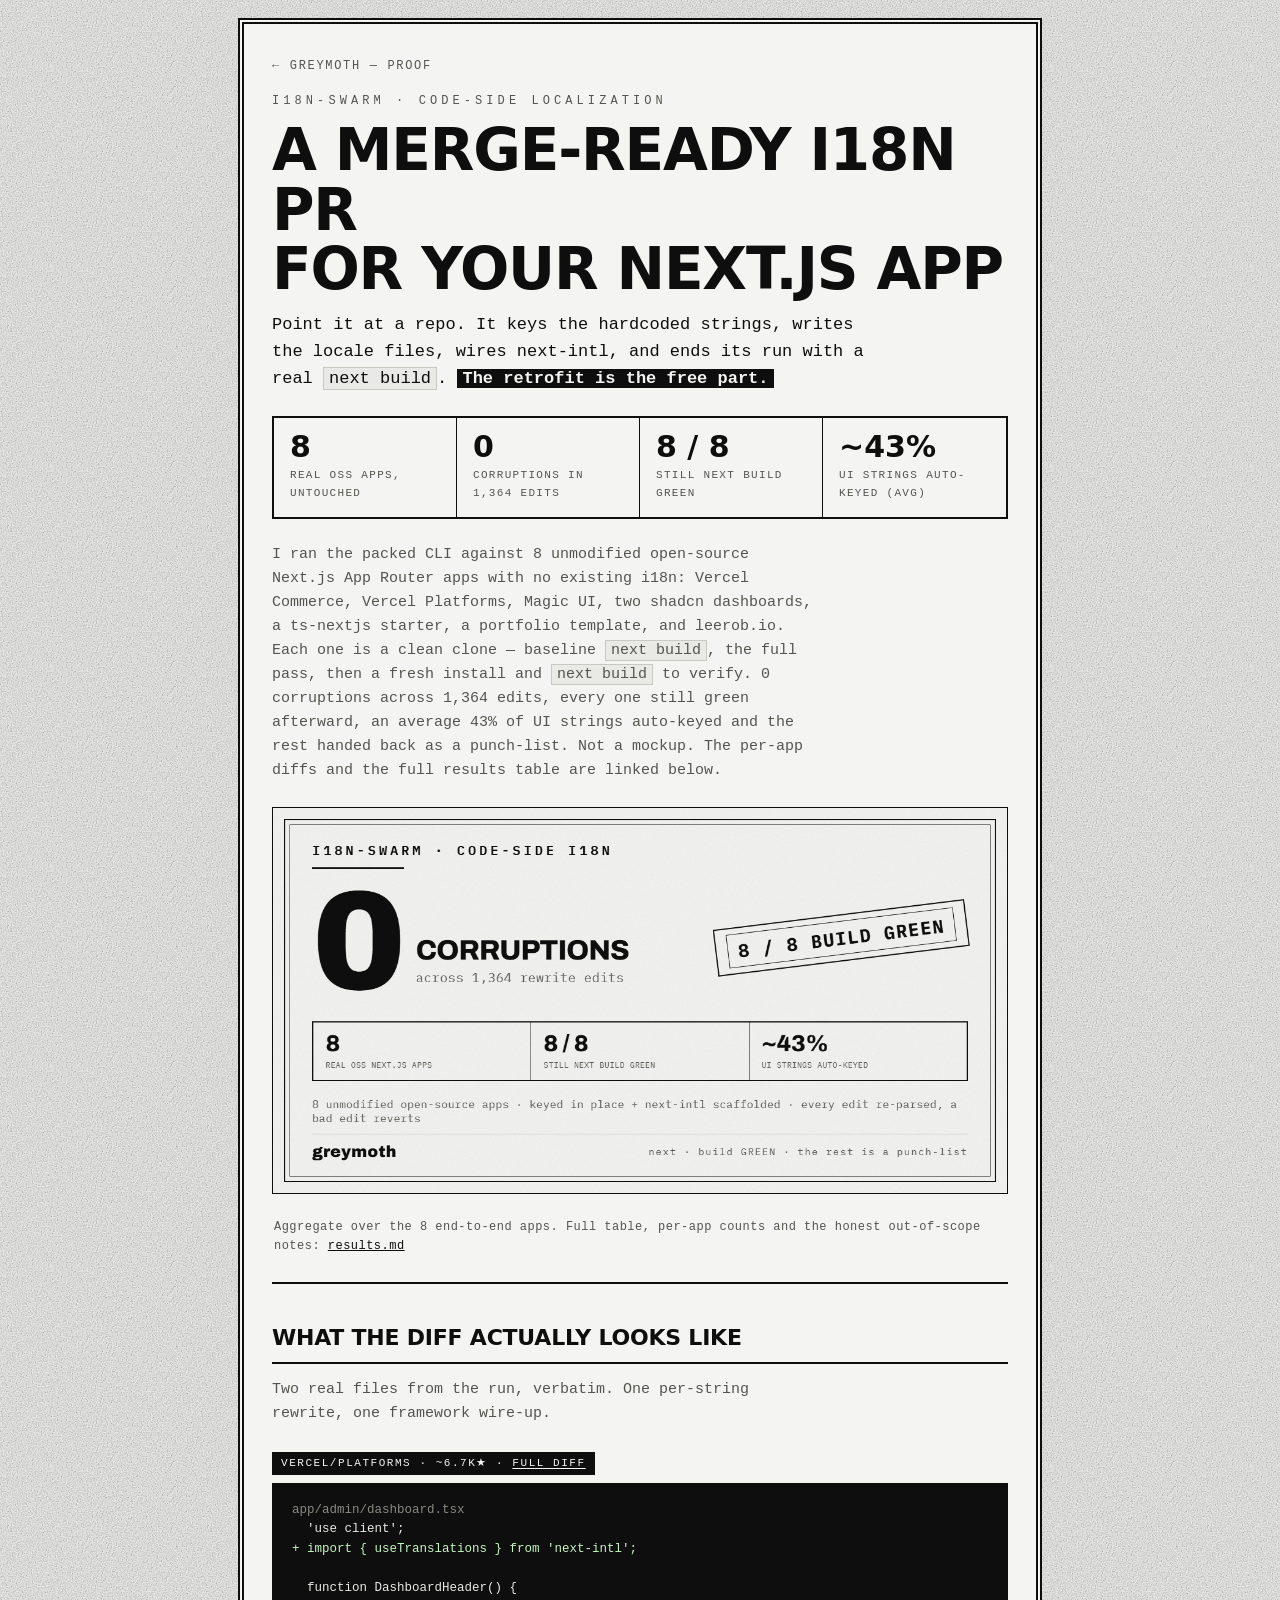
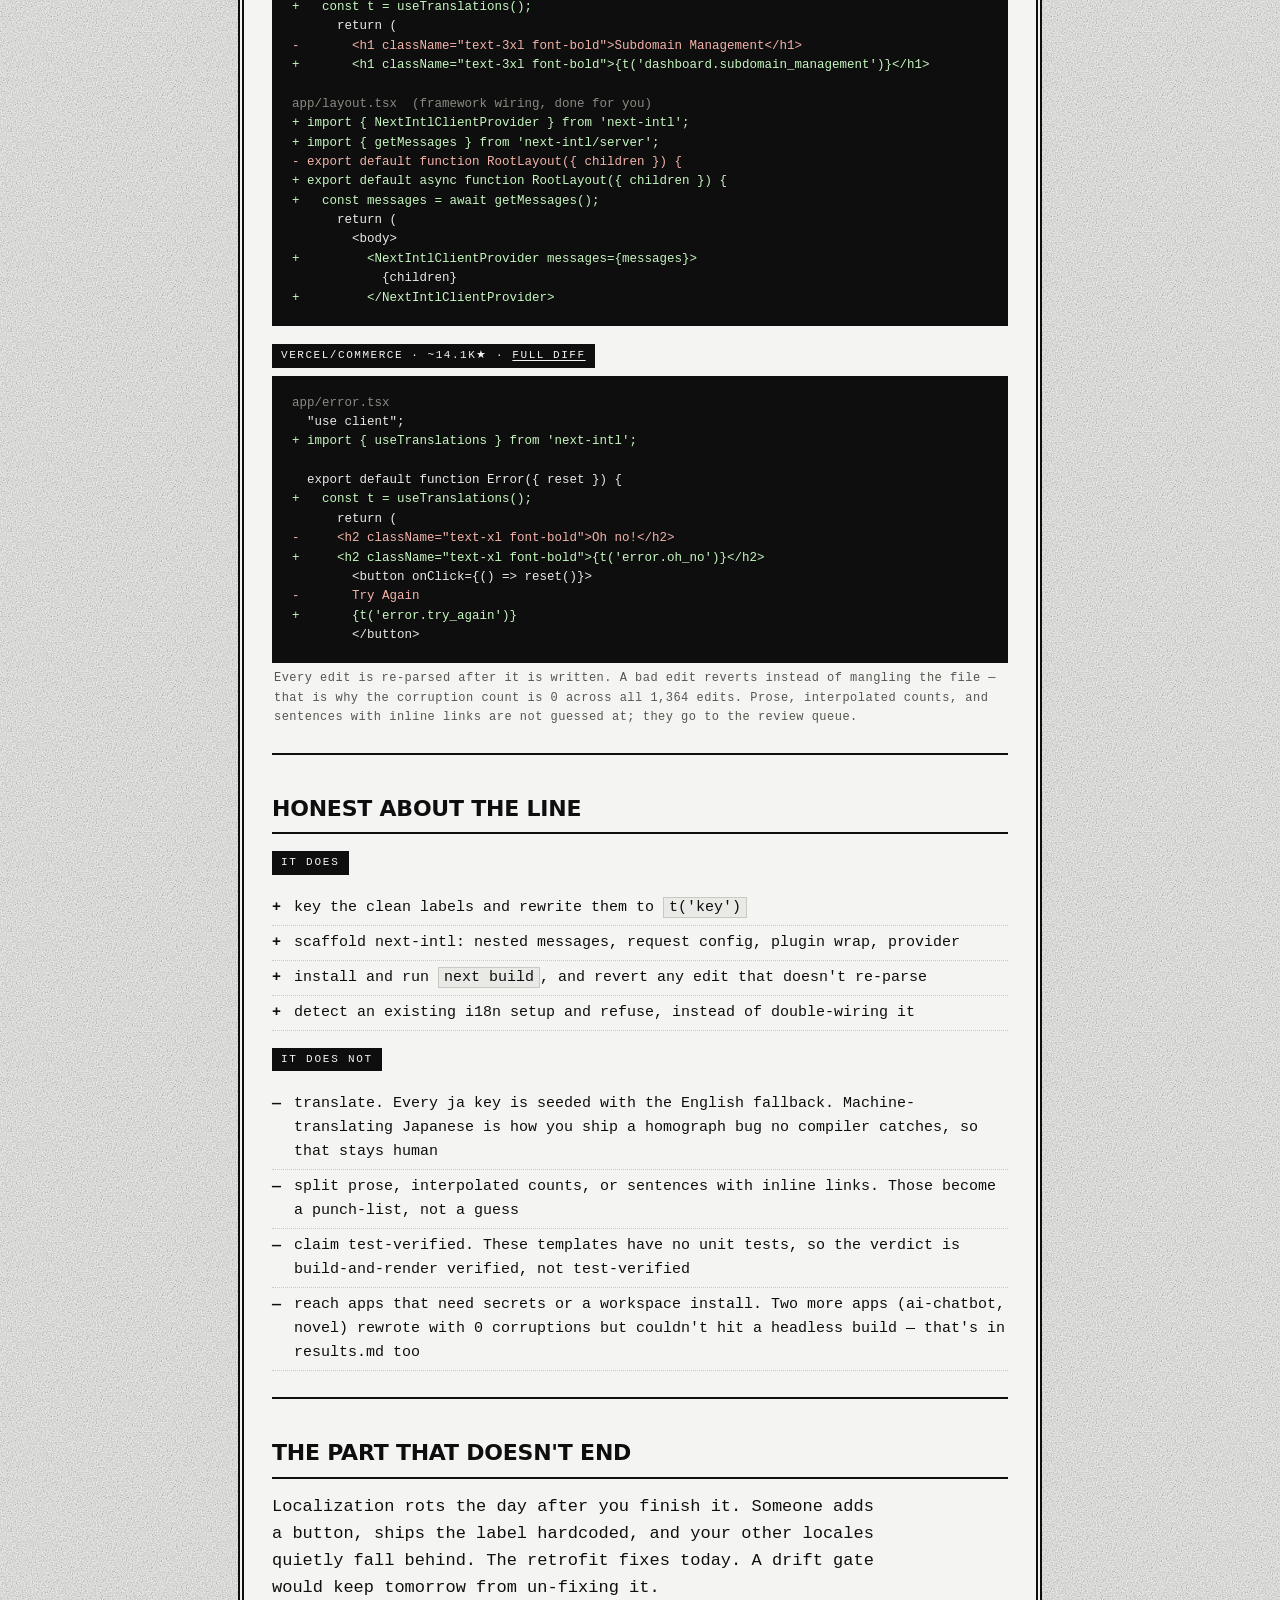
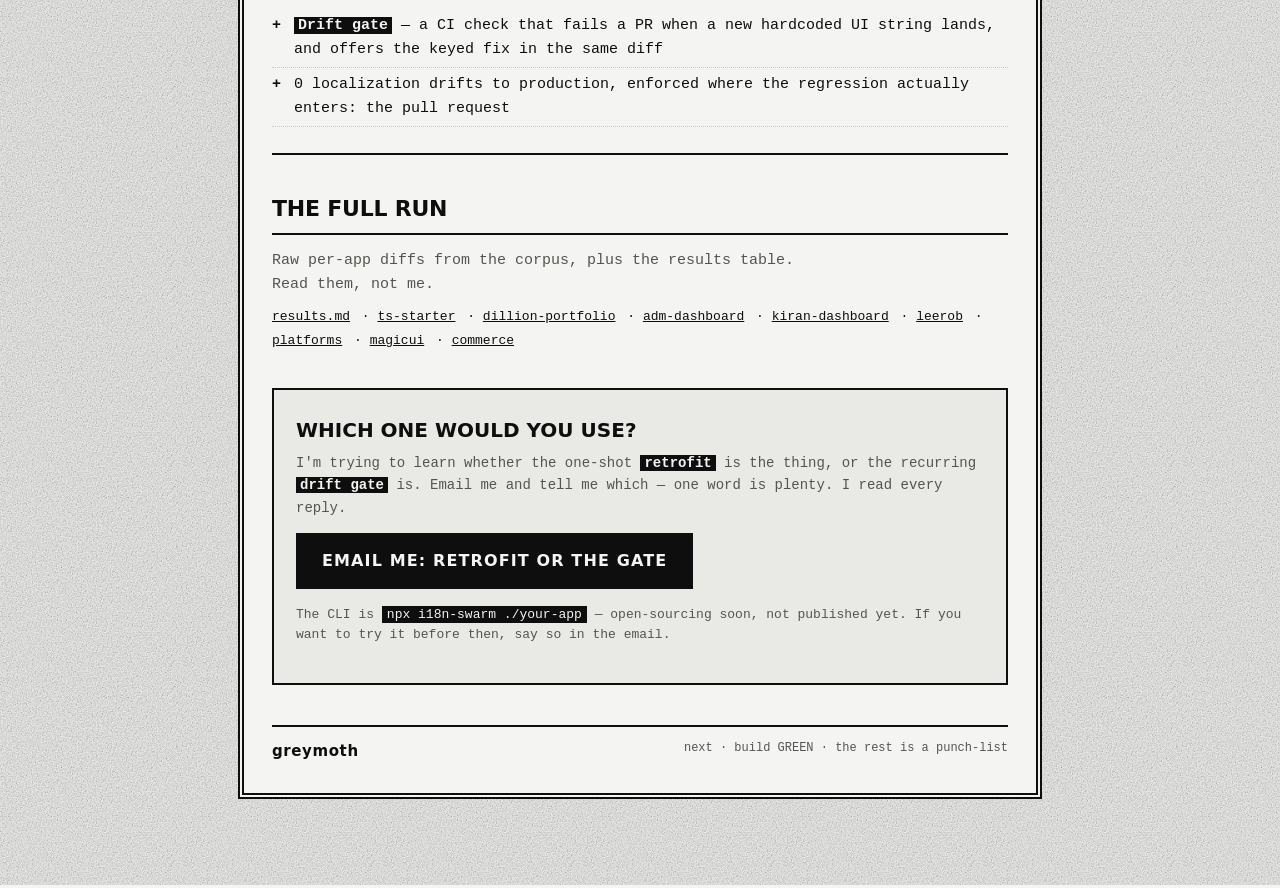
==== i18n-swarm/index.html @ 97c3475c "feat(i18n-swarm): add code-side i18n demand-probe page" ====
<!doctype html>
<html lang="en">
<head>
<meta charset="utf-8"/>
<meta name="viewport" content="width=device-width,initial-scale=1"/>
<title>i18n-swarm — a code-side i18n retrofit that ends with a real next build</title>
<meta name="description" content="A code-side localization agent for Next.js. It keys your hardcoded strings, wires next-intl, and ends its run with a green next build. Run over 8 real open-source apps: 0 corruptions in 1,364 edits, all still building."/>
<link rel="canonical" href="https://greymoth-jp.github.io/i18n-swarm/"/>
<meta property="og:type" content="website"/>
<meta property="og:url" content="https://greymoth-jp.github.io/i18n-swarm/"/>
<meta property="og:title" content="i18n-swarm — code-side i18n that ends with a real next build"/>
<meta property="og:description" content="8 real Next.js apps localized from the code side. 0 corruptions across 1,364 edits, all still next build green. The retrofit is the hook; the drift gate is the question."/>
<meta property="og:image" content="https://greymoth-jp.github.io/i18n-swarm/assets/card.png"/>
<meta property="og:image:width" content="1200"/>
<meta property="og:image:height" content="630"/>
<meta name="twitter:card" content="summary_large_image"/>
<meta name="twitter:title" content="i18n-swarm — code-side i18n that ends with a real next build"/>
<meta name="twitter:description" content="8 real Next.js apps localized from the code side. 0 corruptions across 1,364 edits, all still next build green."/>
<meta name="twitter:image" content="https://greymoth-jp.github.io/i18n-swarm/assets/card.png"/>
<style>
  :root{
    --paper:#f4f4f2; --paper2:#e9e9e6; --ink:#0e0e0e; --soft:#55554f; --rule:#c9c9c2;
    --mono:'IBM Plex Mono','DM Mono',ui-monospace,SFMono-Regular,Menlo,Consolas,monospace;
    --disp:'Archivo','Arial Narrow',ui-sans-serif,system-ui,sans-serif;
  }
  *{box-sizing:border-box}
  html{scroll-behavior:smooth}
  body{
    margin:0; background:var(--paper); color:var(--ink);
    font-family:var(--mono); font-size:15px; line-height:1.6;
    background-image:url("data:image/svg+xml,%3Csvg xmlns='http://www.w3.org/2000/svg' width='200' height='200'%3E%3Cfilter id='n'%3E%3CfeTurbulence type='fractalNoise' baseFrequency='0.8' numOctaves='2' stitchTiles='stitch'/%3E%3CfeColorMatrix type='saturate' values='0'/%3E%3C/filter%3E%3Crect width='100%25' height='100%25' filter='url(%23n)'/%3E%3C/svg%3E");
    background-size:200px;
  }
  .wrap{max-width:840px;margin:0 auto;padding:22px 22px 90px}
  .frame{border:2.5px solid var(--ink);box-shadow:0 0 0 2px var(--paper),0 0 0 4px var(--ink);background:var(--paper);padding:30px 28px}
  a{color:var(--ink)}
  .back{display:inline-block;font-size:12px;letter-spacing:.14em;text-transform:uppercase;color:var(--soft);text-decoration:none;margin-bottom:16px}
  .back:hover{color:var(--ink)}
  .kicker{font-size:12px;letter-spacing:.34em;text-transform:uppercase;color:var(--soft)}
  h1{font-family:var(--disp);font-weight:800;font-size:clamp(34px,6vw,58px);line-height:1.02;letter-spacing:-.02em;margin:10px 0 12px;text-transform:uppercase}
  .lede{font-size:17px;max-width:60ch;margin:0 0 8px}
  .lede b{background:var(--ink);color:var(--paper);padding:0 5px}
  hr.rule{border:0;border-top:2px solid var(--ink);margin:26px 0}
  .stats{display:flex;flex-wrap:wrap;gap:0;border:2px solid var(--ink);margin:24px 0}
  .stat{flex:1 1 130px;padding:14px 16px;border-right:1px solid var(--ink)}
  .stat:last-child{border-right:0}
  .stat .n{font-family:var(--disp);font-weight:800;font-size:30px;line-height:1}
  .stat .l{font-size:11px;letter-spacing:.12em;text-transform:uppercase;color:var(--soft);margin-top:5px}
  .clip{margin:24px 0;border:1px solid var(--ink);background:#fff}
  .clip img{display:block;width:100%;height:auto}
  .cap{font-size:12px;color:var(--soft);margin:6px 2px 0;letter-spacing:.04em}
  .slab{background:var(--ink);color:#e9e9e6;padding:16px 18px;overflow:auto;font-size:12.5px;line-height:1.55;border:2px solid var(--ink);white-space:pre;tab-size:2;font-family:var(--mono)}
  .slab .add{color:#c6f6c0}
  .slab .del{color:#f3b3aa}
  .slab .dim{color:#8a8a82}
  .difftag{display:inline-block;background:var(--ink);color:var(--paper);font-size:11px;letter-spacing:.14em;text-transform:uppercase;padding:3px 9px;margin:18px 0 8px}
  .difftag a{color:var(--paper);text-decoration:underline;text-underline-offset:2px}
  h2{font-family:var(--disp);font-weight:800;text-transform:uppercase;font-size:22px;letter-spacing:-.01em;border-bottom:2px solid var(--ink);padding-bottom:6px;margin:36px 0 14px}
  .lane{margin:16px 0}
  .lane .tag{display:inline-block;background:var(--ink);color:var(--paper);font-size:11px;letter-spacing:.16em;text-transform:uppercase;padding:3px 9px;margin-bottom:8px}
  ul.tick{list-style:none;margin:8px 0;padding:0}
  ul.tick li{padding:5px 0 5px 22px;border-bottom:1px dotted var(--rule);position:relative}
  ul.tick li::before{content:"+";position:absolute;left:0;font-weight:800}
  ul.cut li::before{content:"\2014";left:0}
  code{background:var(--paper2);border:1px solid var(--rule);padding:1px 5px}
  .runs{font-size:13px;line-height:1.9}
  .runs a{margin-right:4px}
  .cta{border:2.5px solid var(--ink);padding:24px 22px;margin:34px 0 10px;background:var(--paper2)}
  .cta h3{font-family:var(--disp);font-weight:800;text-transform:uppercase;font-size:20px;margin:0 0 6px}
  .mailbtn{display:inline-block;margin-top:14px;padding:13px 24px;border:2.5px solid var(--ink);background:var(--ink);color:var(--paper);font-family:var(--disp);font-weight:800;text-transform:uppercase;letter-spacing:.07em;font-size:16px;text-decoration:none}
  .mailbtn:hover{background:var(--paper);color:var(--ink)}
  .alt{font-size:13px;color:var(--soft);margin-top:16px}
  .alt code{background:var(--ink);color:var(--paper);border:0}
  footer{margin-top:40px;display:flex;justify-content:space-between;flex-wrap:wrap;gap:8px;font-size:12px;color:var(--soft);border-top:2px solid var(--ink);padding-top:12px}
  footer .gm{font-family:var(--disp);font-weight:800;color:var(--ink);font-size:15px;letter-spacing:.04em}
</style>
</head>
<body>
<div class="wrap"><div class="frame">

  <a class="back" href="/">&larr; greymoth — proof</a>
  <div class="kicker">i18n-swarm · code-side localization</div>
  <h1>A merge-ready i18n PR<br/>for your Next.js app</h1>
  <p class="lede">Point it at a repo. It keys the hardcoded strings, writes the locale files, wires next-intl, and ends its run with a real <code>next build</code>. <b>The retrofit is the free part.</b></p>

  <div class="stats">
    <div class="stat"><div class="n">8</div><div class="l">real OSS apps, untouched</div></div>
    <div class="stat"><div class="n">0</div><div class="l">corruptions in 1,364 edits</div></div>
    <div class="stat"><div class="n">8 / 8</div><div class="l">still next build green</div></div>
    <div class="stat"><div class="n">~43%</div><div class="l">UI strings auto-keyed (avg)</div></div>
  </div>

  <p class="lede" style="font-size:15px;color:var(--soft)">I ran the packed CLI against 8 unmodified open-source Next.js App Router apps with no existing i18n: Vercel Commerce, Vercel Platforms, Magic UI, two shadcn dashboards, a ts-nextjs starter, a portfolio template, and leerob.io. Each one is a clean clone &mdash; baseline <code>next build</code>, the full pass, then a fresh install and <code>next build</code> to verify. 0 corruptions across 1,364 edits, every one still green afterward, an average 43% of UI strings auto-keyed and the rest handed back as a punch-list. Not a mockup. The per-app diffs and the full results table are linked below.</p>

  <div class="clip">
    <img src="./assets/card.png" alt="i18n-swarm verdict card: 0 corruptions across 1,364 rewrite edits, 8 real OSS Next.js apps, 8 of 8 still next build green, about 43 percent of UI strings auto-keyed"/>
  </div>
  <div class="cap">Aggregate over the 8 end-to-end apps. Full table, per-app counts and the honest out-of-scope notes: <a href="./assets/results.md">results.md</a></div>

  <hr class="rule"/>

  <h2>What the diff actually looks like</h2>
  <p class="lede" style="font-size:15px;color:var(--soft)">Two real files from the run, verbatim. One per-string rewrite, one framework wire-up.</p>

  <div class="difftag">vercel/platforms · ~6.7k&#9733; · <a href="./assets/diffs/platforms.diff">full diff</a></div>
  <div class="slab"><span class="dim">app/admin/dashboard.tsx</span>
  'use client';
<span class="add">+ import { useTranslations } from 'next-intl';</span>

  function DashboardHeader() {
<span class="add">+   const t = useTranslations();</span>
      return (
<span class="del">-       &lt;h1 className="text-3xl font-bold"&gt;Subdomain Management&lt;/h1&gt;</span>
<span class="add">+       &lt;h1 className="text-3xl font-bold"&gt;{t('dashboard.subdomain_management')}&lt;/h1&gt;</span>

<span class="dim">app/layout.tsx  (framework wiring, done for you)</span>
<span class="add">+ import { NextIntlClientProvider } from 'next-intl';</span>
<span class="add">+ import { getMessages } from 'next-intl/server';</span>
<span class="del">- export default function RootLayout({ children }) {</span>
<span class="add">+ export default async function RootLayout({ children }) {</span>
<span class="add">+   const messages = await getMessages();</span>
      return (
        &lt;body&gt;
<span class="add">+         &lt;NextIntlClientProvider messages={messages}&gt;</span>
            {children}
<span class="add">+         &lt;/NextIntlClientProvider&gt;</span></div>

  <div class="difftag">vercel/commerce · ~14.1k&#9733; · <a href="./assets/diffs/commerce.diff">full diff</a></div>
  <div class="slab"><span class="dim">app/error.tsx</span>
  "use client";
<span class="add">+ import { useTranslations } from 'next-intl';</span>

  export default function Error({ reset }) {
<span class="add">+   const t = useTranslations();</span>
      return (
<span class="del">-     &lt;h2 className="text-xl font-bold"&gt;Oh no!&lt;/h2&gt;</span>
<span class="add">+     &lt;h2 className="text-xl font-bold"&gt;{t('error.oh_no')}&lt;/h2&gt;</span>
        &lt;button onClick={() =&gt; reset()}&gt;
<span class="del">-       Try Again</span>
<span class="add">+       {t('error.try_again')}</span>
        &lt;/button&gt;</div>
  <div class="cap">Every edit is re-parsed after it is written. A bad edit reverts instead of mangling the file &mdash; that is why the corruption count is 0 across all 1,364 edits. Prose, interpolated counts, and sentences with inline links are not guessed at; they go to the review queue.</div>

  <hr class="rule"/>

  <h2>Honest about the line</h2>
  <div class="lane">
    <span class="tag">it does</span>
    <ul class="tick">
      <li>key the clean labels and rewrite them to <code>t('key')</code></li>
      <li>scaffold next-intl: nested messages, request config, plugin wrap, provider</li>
      <li>install and run <code>next build</code>, and revert any edit that doesn't re-parse</li>
      <li>detect an existing i18n setup and refuse, instead of double-wiring it</li>
    </ul>
  </div>
  <div class="lane">
    <span class="tag">it does not</span>
    <ul class="tick cut">
      <li>translate. Every ja key is seeded with the English fallback. Machine-translating Japanese is how you ship a homograph bug no compiler catches, so that stays human</li>
      <li>split prose, interpolated counts, or sentences with inline links. Those become a punch-list, not a guess</li>
      <li>claim test-verified. These templates have no unit tests, so the verdict is build-and-render verified, not test-verified</li>
      <li>reach apps that need secrets or a workspace install. Two more apps (ai-chatbot, novel) rewrote with 0 corruptions but couldn't hit a headless build &mdash; that's in results.md too</li>
    </ul>
  </div>

  <hr class="rule"/>

  <h2>The part that doesn't end</h2>
  <p class="lede">Localization rots the day after you finish it. Someone adds a button, ships the label hardcoded, and your other locales quietly fall behind. The retrofit fixes today. A drift gate would keep tomorrow from un-fixing it.</p>
  <ul class="tick">
    <li><b style="background:var(--ink);color:var(--paper);padding:0 4px">Drift gate</b> &mdash; a CI check that fails a PR when a new hardcoded UI string lands, and offers the keyed fix in the same diff</li>
    <li>0 localization drifts to production, enforced where the regression actually enters: the pull request</li>
  </ul>

  <hr class="rule"/>

  <h2>The full run</h2>
  <p class="lede" style="font-size:15px;color:var(--soft)">Raw per-app diffs from the corpus, plus the results table. Read them, not me.</p>
  <div class="runs">
    <a href="./assets/results.md">results.md</a> &middot;
    <a href="./assets/diffs/ts-starter.diff">ts-starter</a> &middot;
    <a href="./assets/diffs/dillion-portfolio.diff">dillion-portfolio</a> &middot;
    <a href="./assets/diffs/adm-dashboard.diff">adm-dashboard</a> &middot;
    <a href="./assets/diffs/kiran-dashboard.diff">kiran-dashboard</a> &middot;
    <a href="./assets/diffs/leerob.diff">leerob</a> &middot;
    <a href="./assets/diffs/platforms.diff">platforms</a> &middot;
    <a href="./assets/diffs/magicui.diff">magicui</a> &middot;
    <a href="./assets/diffs/commerce.diff">commerce</a>
  </div>

  <div class="cta">
    <h3>Which one would you use?</h3>
    <p style="margin:0;color:var(--soft);font-size:14px">I'm trying to learn whether the one-shot <b style="background:var(--ink);color:var(--paper);padding:0 4px">retrofit</b> is the thing, or the recurring <b style="background:var(--ink);color:var(--paper);padding:0 4px">drift gate</b> is. Email me and tell me which &mdash; one word is plenty. I read every reply.</p>
    <a class="mailbtn" href="mailto:greymoth@glovrex.com?subject=i18n-swarm&amp;body=I%27d%20use%20the%20(retrofit%20%2F%20drift-gate)%20because%3A%0A%0AMy%20stack%3A%20">Email me: retrofit or the gate</a>
    <p class="alt">The CLI is <code>npx i18n-swarm ./your-app</code> &mdash; <span style="color:var(--soft)">open-sourcing soon, not published yet. If you want to try it before then, say so in the email.</span></p>
  </div>

  <footer>
    <span class="gm">greymoth</span>
    <span>next · build GREEN · the rest is a punch-list</span>
  </footer>

</div></div>
</body>
</html>
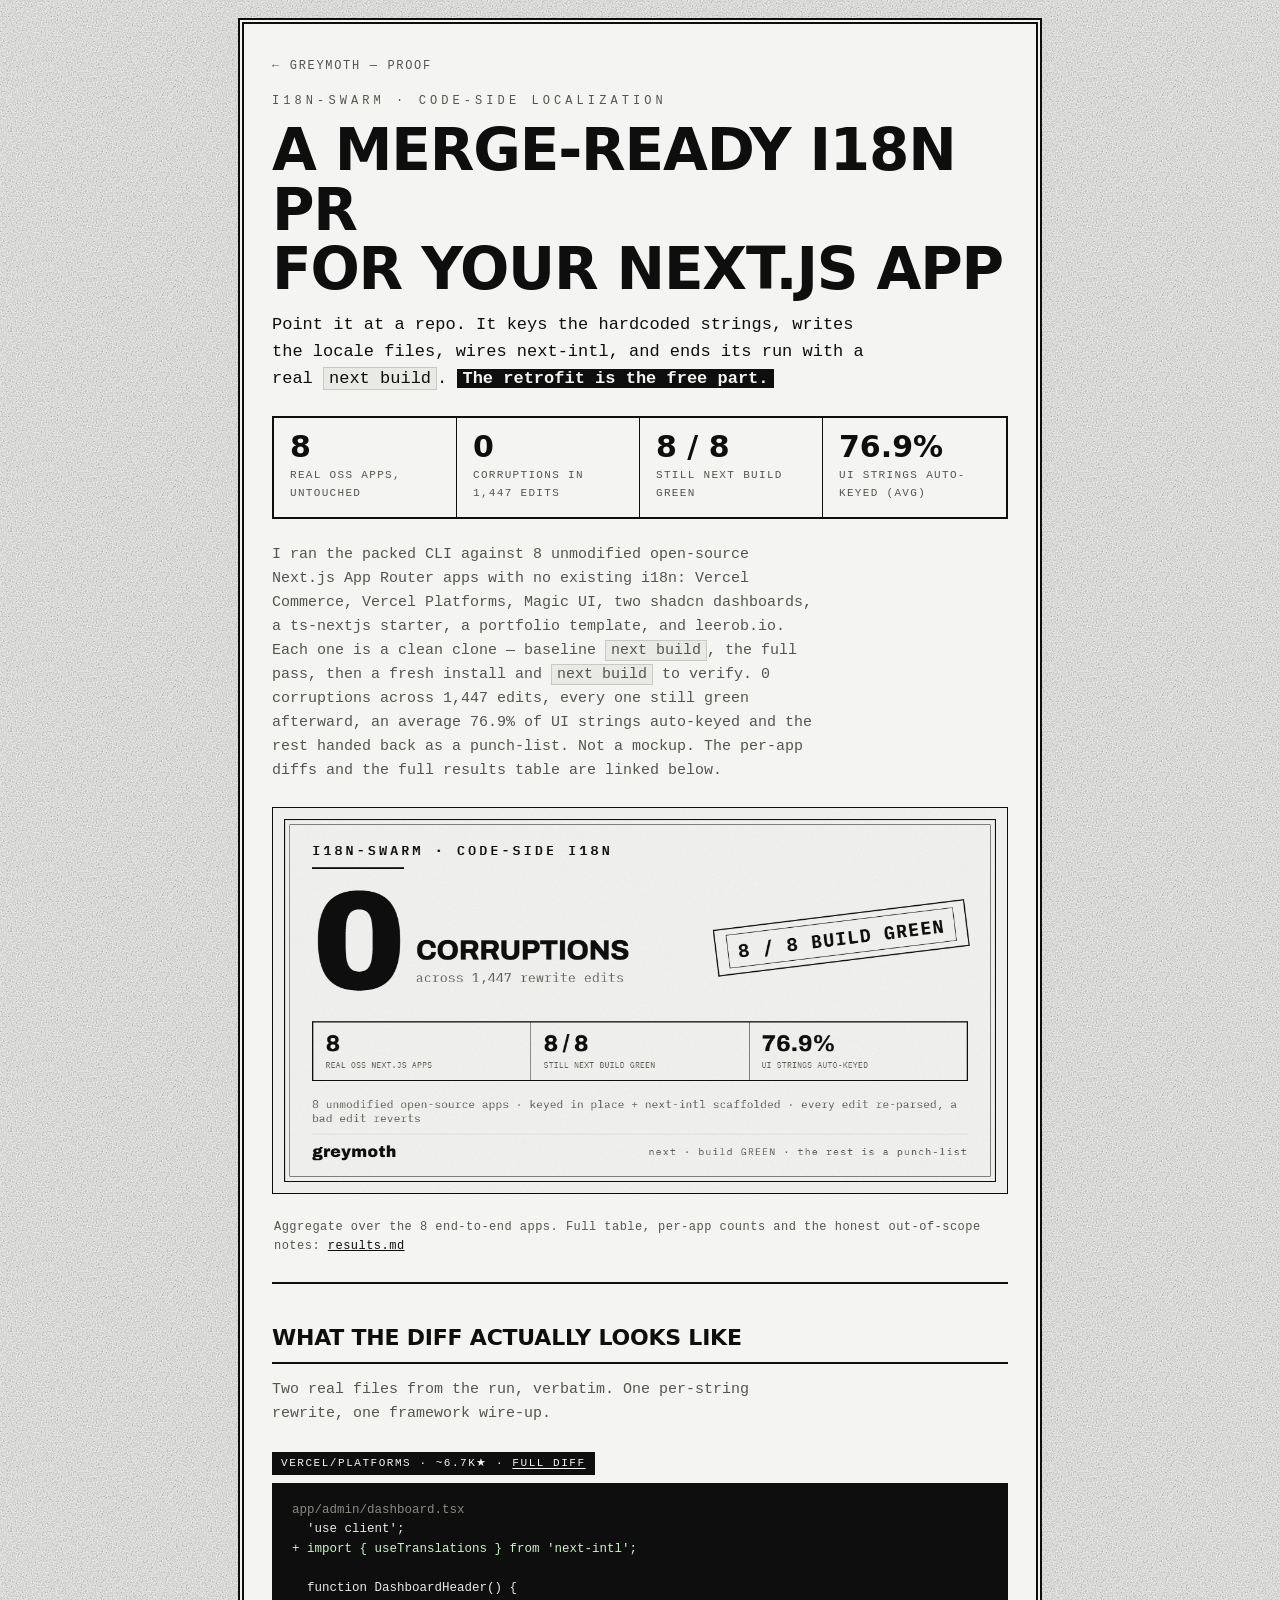
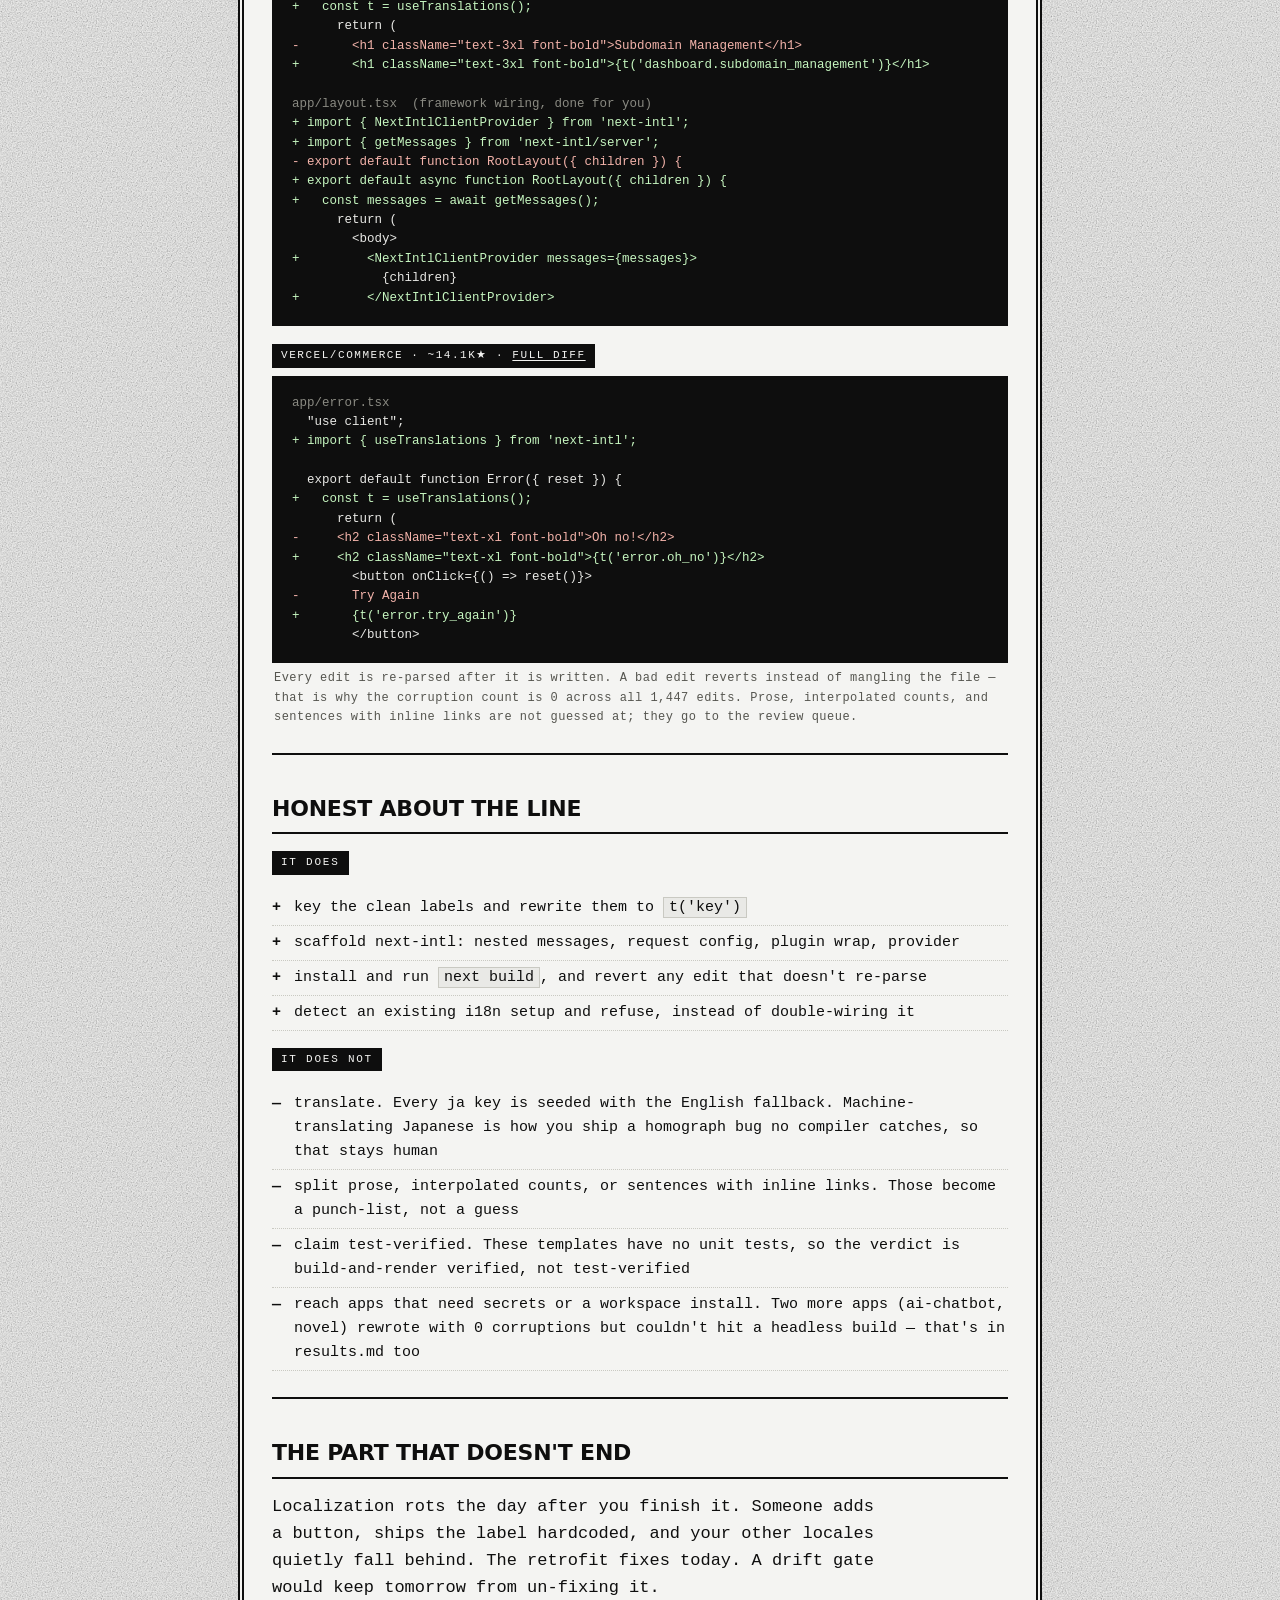
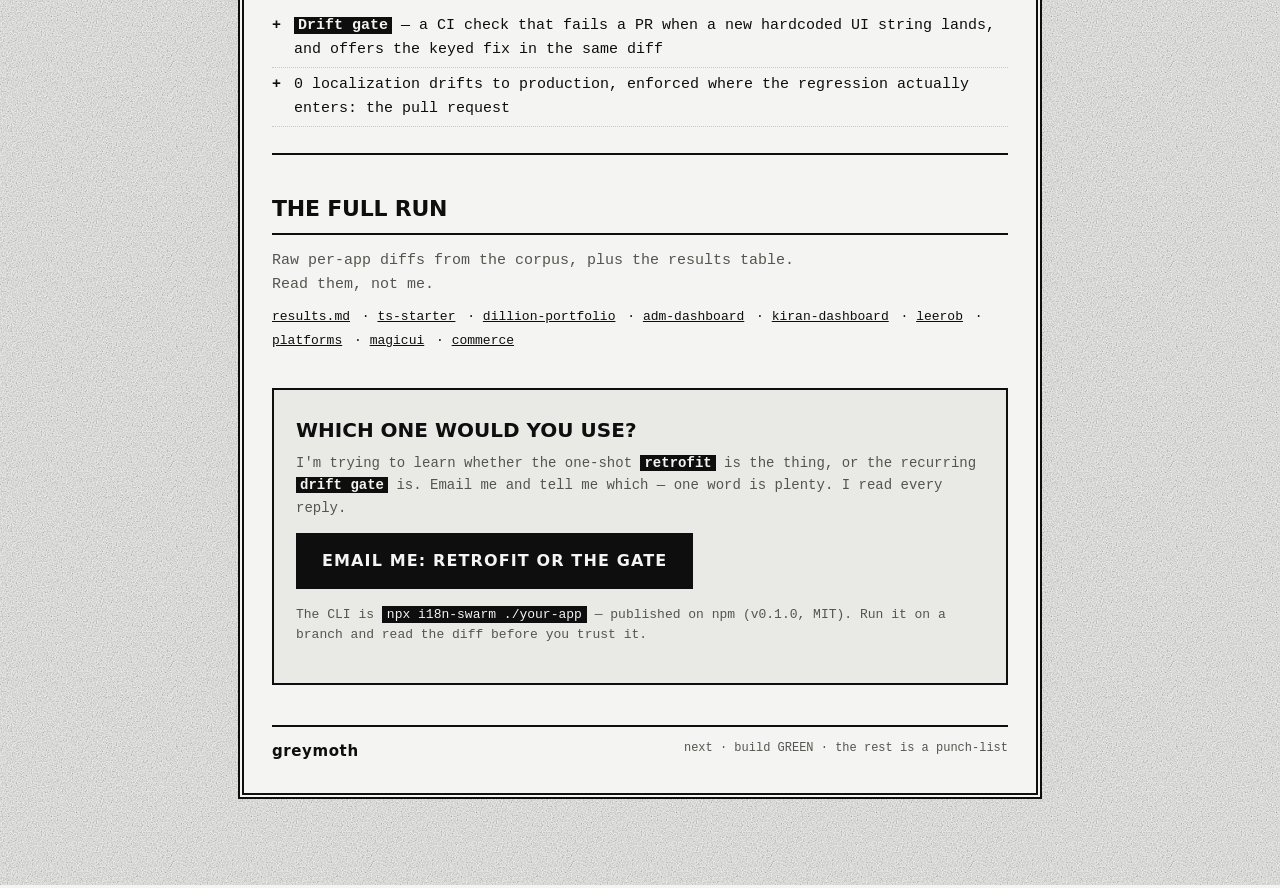
==== commit 4685e666: "fix(i18n-swarm): correct stats to hardened corpus (76.9% auto, 1,447 edits) and real npm install" ====
--- a/i18n-swarm/index.html
+++ b/i18n-swarm/index.html
@@ -4,18 +4,18 @@
 <meta charset="utf-8"/>
 <meta name="viewport" content="width=device-width,initial-scale=1"/>
 <title>i18n-swarm — a code-side i18n retrofit that ends with a real next build</title>
-<meta name="description" content="A code-side localization agent for Next.js. It keys your hardcoded strings, wires next-intl, and ends its run with a green next build. Run over 8 real open-source apps: 0 corruptions in 1,364 edits, all still building."/>
+<meta name="description" content="A code-side localization agent for Next.js. It keys your hardcoded strings, wires next-intl, and ends its run with a green next build. Run over 8 real open-source apps: 0 corruptions in 1,447 edits, all still building."/>
 <link rel="canonical" href="https://greymoth-jp.github.io/i18n-swarm/"/>
 <meta property="og:type" content="website"/>
 <meta property="og:url" content="https://greymoth-jp.github.io/i18n-swarm/"/>
 <meta property="og:title" content="i18n-swarm — code-side i18n that ends with a real next build"/>
-<meta property="og:description" content="8 real Next.js apps localized from the code side. 0 corruptions across 1,364 edits, all still next build green. The retrofit is the hook; the drift gate is the question."/>
+<meta property="og:description" content="8 real Next.js apps localized from the code side. 0 corruptions across 1,447 edits, all still next build green. The retrofit is the hook; the drift gate is the question."/>
 <meta property="og:image" content="https://greymoth-jp.github.io/i18n-swarm/assets/card.png"/>
 <meta property="og:image:width" content="1200"/>
 <meta property="og:image:height" content="630"/>
 <meta name="twitter:card" content="summary_large_image"/>
 <meta name="twitter:title" content="i18n-swarm — code-side i18n that ends with a real next build"/>
-<meta name="twitter:description" content="8 real Next.js apps localized from the code side. 0 corruptions across 1,364 edits, all still next build green."/>
+<meta name="twitter:description" content="8 real Next.js apps localized from the code side. 0 corruptions across 1,447 edits, all still next build green."/>
 <meta name="twitter:image" content="https://greymoth-jp.github.io/i18n-swarm/assets/card.png"/>
 <style>
   :root{
@@ -85,15 +85,15 @@
 
   <div class="stats">
     <div class="stat"><div class="n">8</div><div class="l">real OSS apps, untouched</div></div>
-    <div class="stat"><div class="n">0</div><div class="l">corruptions in 1,364 edits</div></div>
+    <div class="stat"><div class="n">0</div><div class="l">corruptions in 1,447 edits</div></div>
     <div class="stat"><div class="n">8 / 8</div><div class="l">still next build green</div></div>
-    <div class="stat"><div class="n">~43%</div><div class="l">UI strings auto-keyed (avg)</div></div>
-  </div>
-
-  <p class="lede" style="font-size:15px;color:var(--soft)">I ran the packed CLI against 8 unmodified open-source Next.js App Router apps with no existing i18n: Vercel Commerce, Vercel Platforms, Magic UI, two shadcn dashboards, a ts-nextjs starter, a portfolio template, and leerob.io. Each one is a clean clone &mdash; baseline <code>next build</code>, the full pass, then a fresh install and <code>next build</code> to verify. 0 corruptions across 1,364 edits, every one still green afterward, an average 43% of UI strings auto-keyed and the rest handed back as a punch-list. Not a mockup. The per-app diffs and the full results table are linked below.</p>
+    <div class="stat"><div class="n">76.9%</div><div class="l">UI strings auto-keyed (avg)</div></div>
+  </div>
+
+  <p class="lede" style="font-size:15px;color:var(--soft)">I ran the packed CLI against 8 unmodified open-source Next.js App Router apps with no existing i18n: Vercel Commerce, Vercel Platforms, Magic UI, two shadcn dashboards, a ts-nextjs starter, a portfolio template, and leerob.io. Each one is a clean clone &mdash; baseline <code>next build</code>, the full pass, then a fresh install and <code>next build</code> to verify. 0 corruptions across 1,447 edits, every one still green afterward, an average 76.9% of UI strings auto-keyed and the rest handed back as a punch-list. Not a mockup. The per-app diffs and the full results table are linked below.</p>
 
   <div class="clip">
-    <img src="./assets/card.png" alt="i18n-swarm verdict card: 0 corruptions across 1,364 rewrite edits, 8 real OSS Next.js apps, 8 of 8 still next build green, about 43 percent of UI strings auto-keyed"/>
+    <img src="./assets/card.png" alt="i18n-swarm verdict card: 0 corruptions across 1,447 rewrite edits, 8 real OSS Next.js apps, 8 of 8 still next build green, 76.9 percent of UI strings auto-keyed"/>
   </div>
   <div class="cap">Aggregate over the 8 end-to-end apps. Full table, per-app counts and the honest out-of-scope notes: <a href="./assets/results.md">results.md</a></div>
 
@@ -139,7 +139,7 @@
 <span class="del">-       Try Again</span>
 <span class="add">+       {t('error.try_again')}</span>
         &lt;/button&gt;</div>
-  <div class="cap">Every edit is re-parsed after it is written. A bad edit reverts instead of mangling the file &mdash; that is why the corruption count is 0 across all 1,364 edits. Prose, interpolated counts, and sentences with inline links are not guessed at; they go to the review queue.</div>
+  <div class="cap">Every edit is re-parsed after it is written. A bad edit reverts instead of mangling the file &mdash; that is why the corruption count is 0 across all 1,447 edits. Prose, interpolated counts, and sentences with inline links are not guessed at; they go to the review queue.</div>
 
   <hr class="rule"/>
 
@@ -192,7 +192,7 @@
     <h3>Which one would you use?</h3>
     <p style="margin:0;color:var(--soft);font-size:14px">I'm trying to learn whether the one-shot <b style="background:var(--ink);color:var(--paper);padding:0 4px">retrofit</b> is the thing, or the recurring <b style="background:var(--ink);color:var(--paper);padding:0 4px">drift gate</b> is. Email me and tell me which &mdash; one word is plenty. I read every reply.</p>
     <a class="mailbtn" href="mailto:greymoth@glovrex.com?subject=i18n-swarm&amp;body=I%27d%20use%20the%20(retrofit%20%2F%20drift-gate)%20because%3A%0A%0AMy%20stack%3A%20">Email me: retrofit or the gate</a>
-    <p class="alt">The CLI is <code>npx i18n-swarm ./your-app</code> &mdash; <span style="color:var(--soft)">open-sourcing soon, not published yet. If you want to try it before then, say so in the email.</span></p>
+    <p class="alt">The CLI is <code>npx i18n-swarm ./your-app</code> &mdash; <span style="color:var(--soft)">published on npm (v0.1.0, MIT). Run it on a branch and read the diff before you trust it.</span></p>
   </div>
 
   <footer>
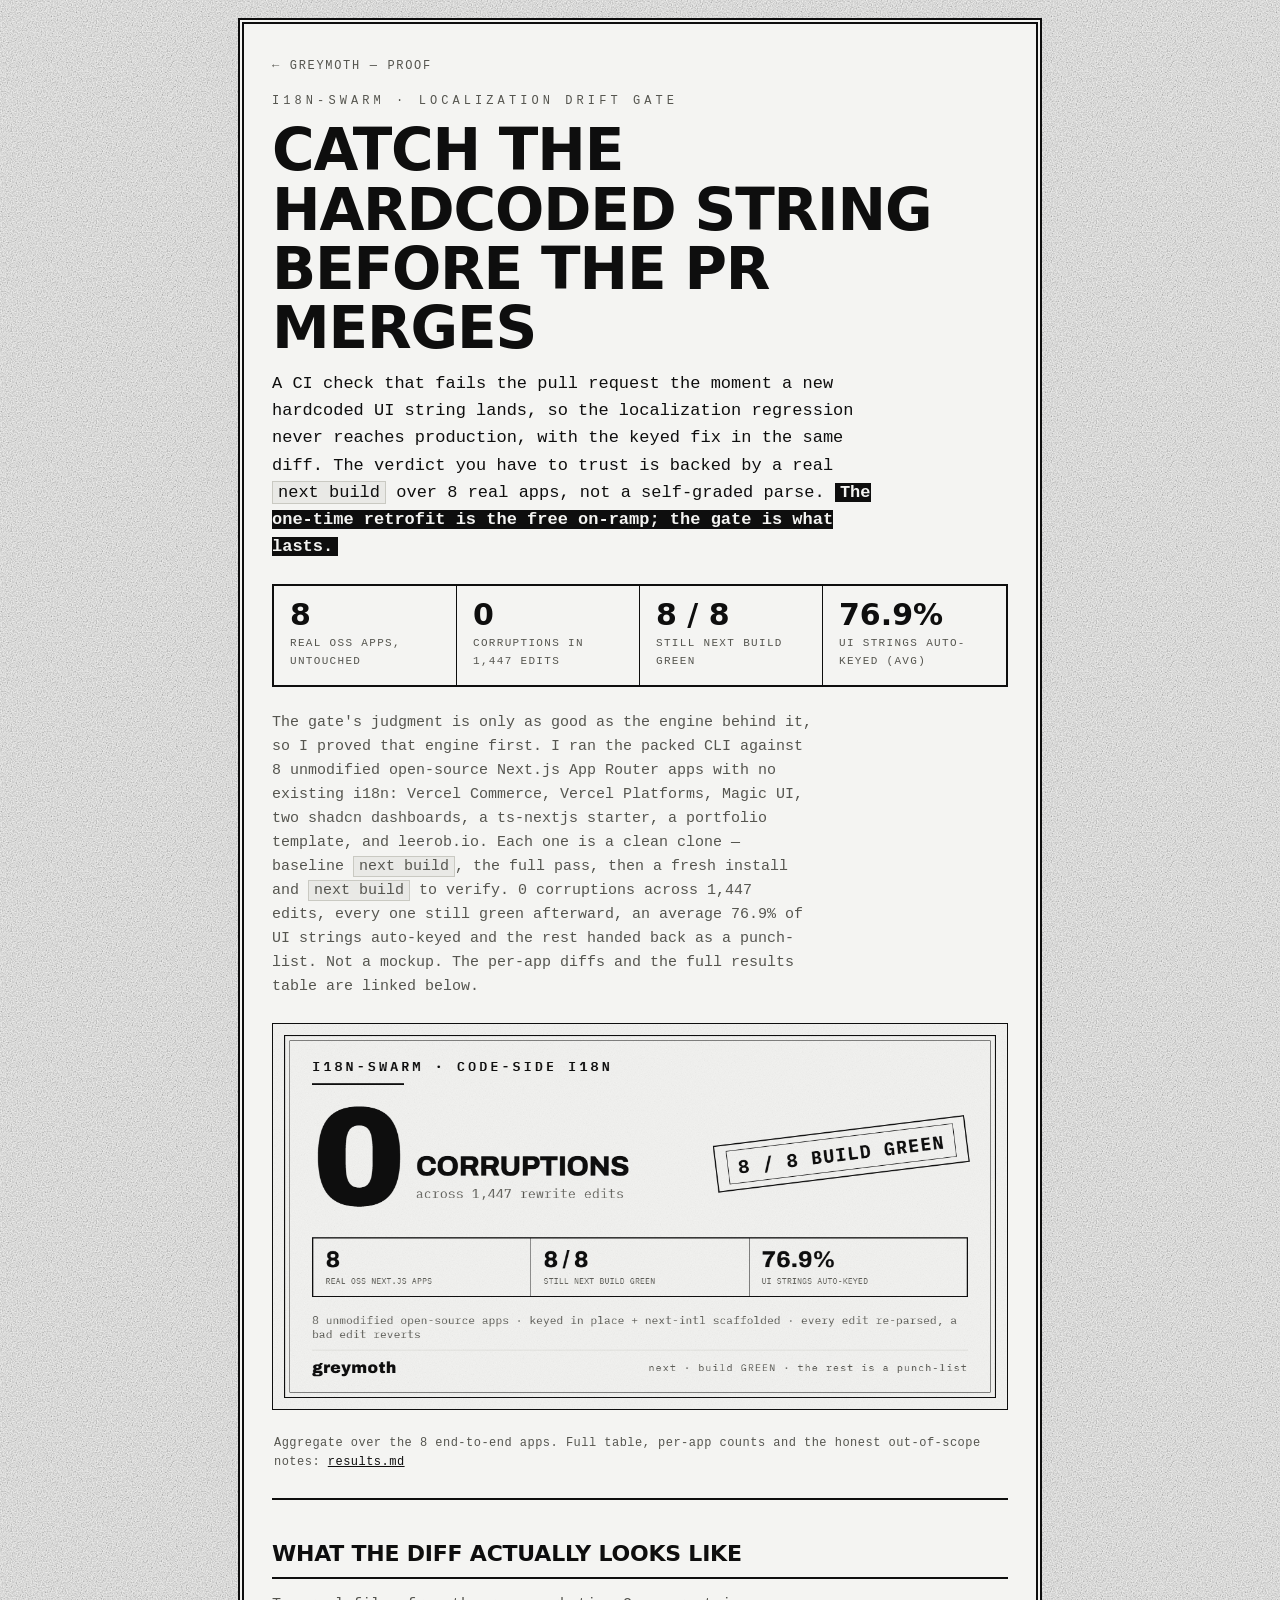
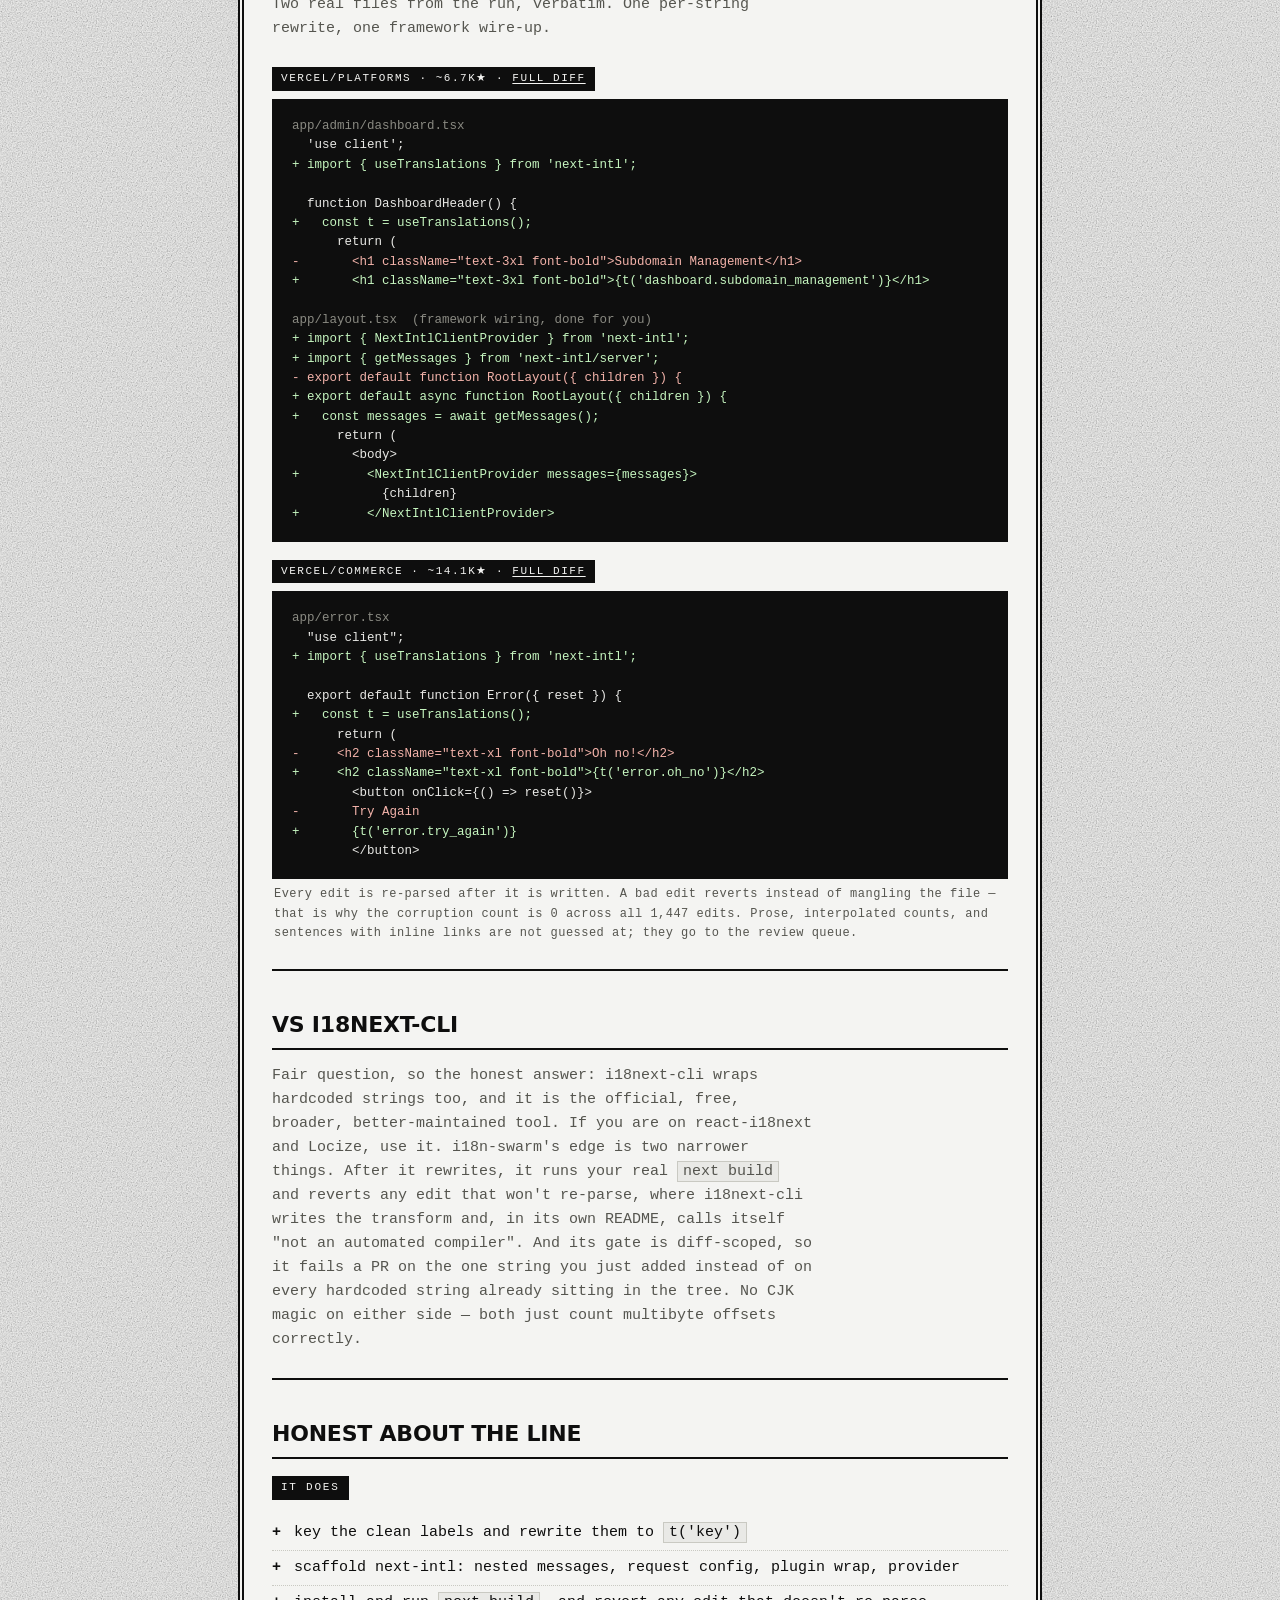
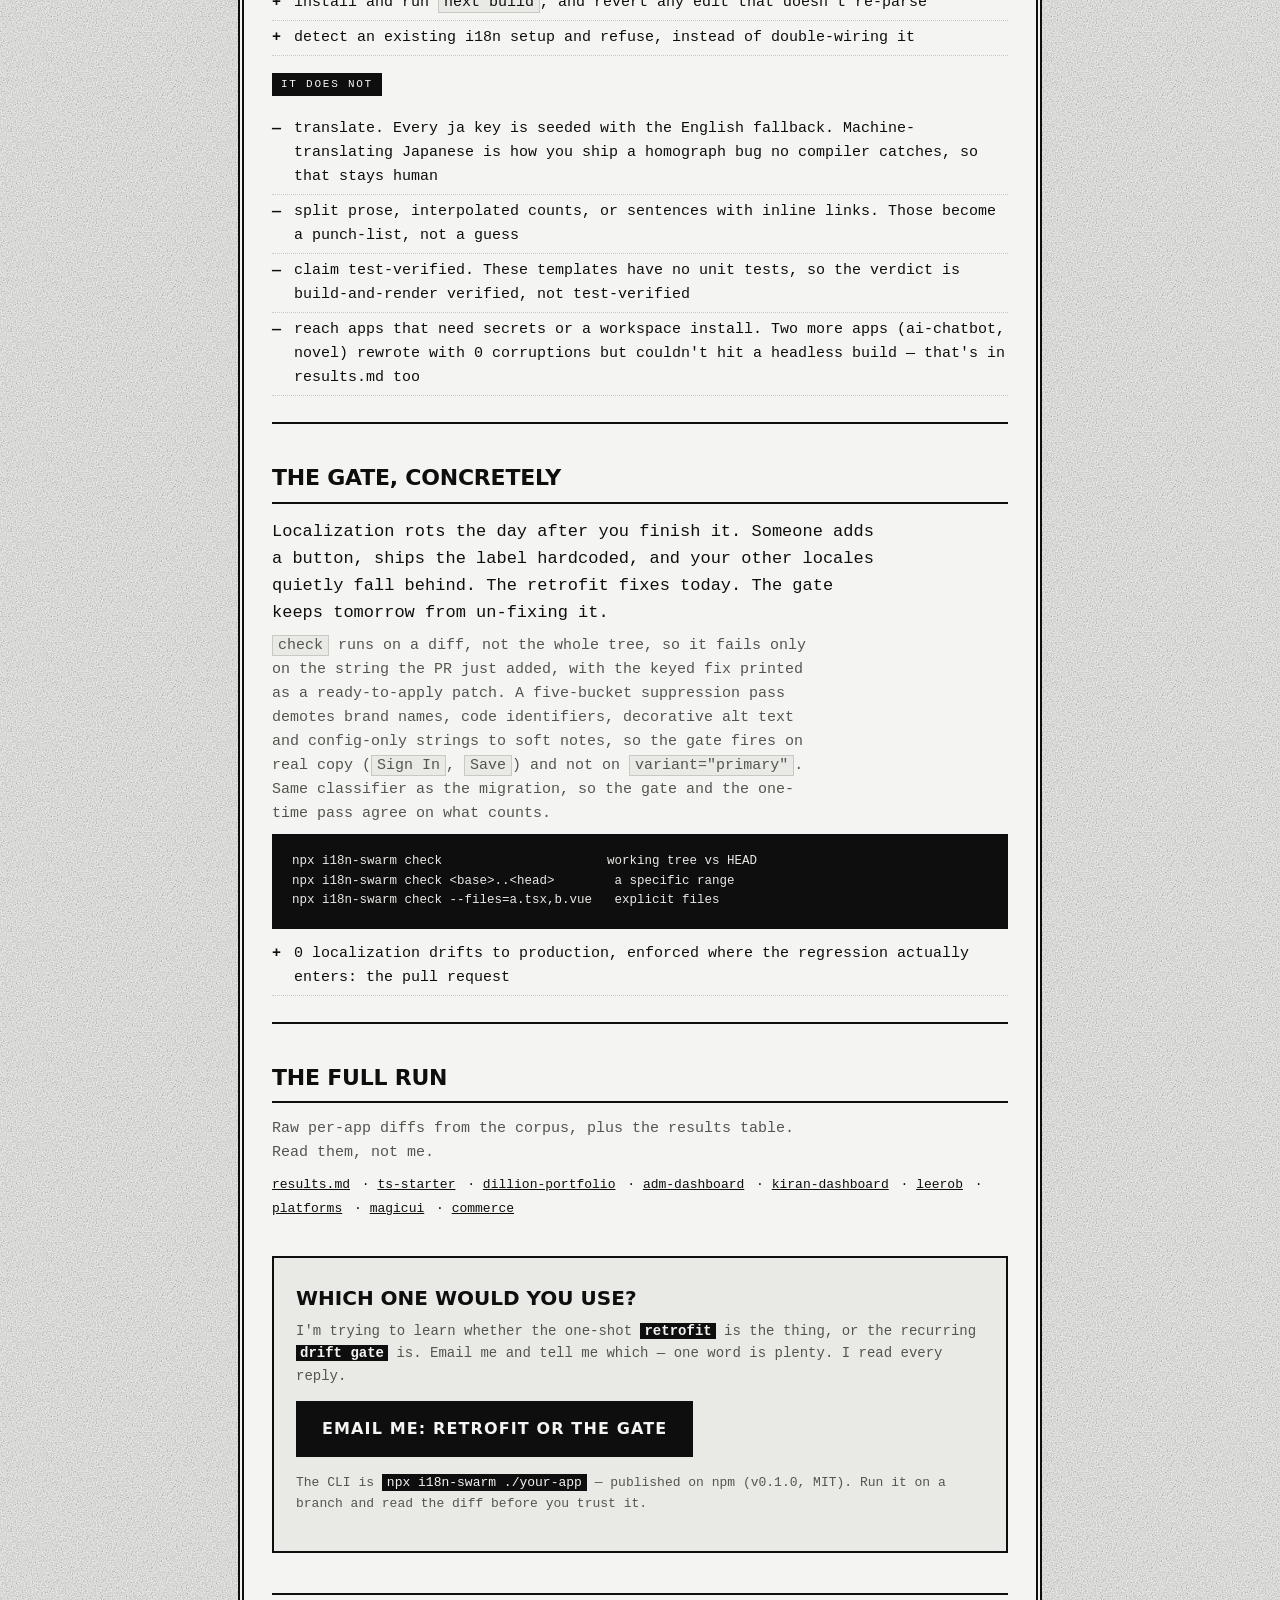
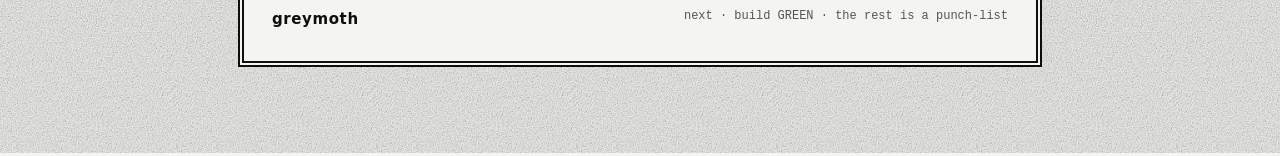
==== commit 85d68978: "copy(i18n-swarm): lead with the CI drift-gate / real-build verdict, retrofit as on-ramp Reframe hero" ====
--- a/i18n-swarm/index.html
+++ b/i18n-swarm/index.html
@@ -3,19 +3,19 @@
 <head>
 <meta charset="utf-8"/>
 <meta name="viewport" content="width=device-width,initial-scale=1"/>
-<title>i18n-swarm — a code-side i18n retrofit that ends with a real next build</title>
-<meta name="description" content="A code-side localization agent for Next.js. It keys your hardcoded strings, wires next-intl, and ends its run with a green next build. Run over 8 real open-source apps: 0 corruptions in 1,447 edits, all still building."/>
+<title>i18n-swarm — a CI gate that fails the PR on a new hardcoded UI string, verified by a real next build</title>
+<meta name="description" content="A localization drift gate for Next.js. A CI check that fails the pull request when a new hardcoded UI string lands, so the regression never ships. Its verdict is backed by a real next build over 8 open-source apps: 0 corruptions in 1,447 edits, all still building."/>
 <link rel="canonical" href="https://greymoth-jp.github.io/i18n-swarm/"/>
 <meta property="og:type" content="website"/>
 <meta property="og:url" content="https://greymoth-jp.github.io/i18n-swarm/"/>
-<meta property="og:title" content="i18n-swarm — code-side i18n that ends with a real next build"/>
-<meta property="og:description" content="8 real Next.js apps localized from the code side. 0 corruptions across 1,447 edits, all still next build green. The retrofit is the hook; the drift gate is the question."/>
+<meta property="og:title" content="i18n-swarm — fail the PR before the hardcoded string ships"/>
+<meta property="og:description" content="A CI gate that catches a new hardcoded UI string before merge, its verdict backed by a real next build (not a parse) over 8 real Next.js apps: 0 corruptions across 1,447 edits, all still green."/>
 <meta property="og:image" content="https://greymoth-jp.github.io/i18n-swarm/assets/card.png"/>
 <meta property="og:image:width" content="1200"/>
 <meta property="og:image:height" content="630"/>
 <meta name="twitter:card" content="summary_large_image"/>
-<meta name="twitter:title" content="i18n-swarm — code-side i18n that ends with a real next build"/>
-<meta name="twitter:description" content="8 real Next.js apps localized from the code side. 0 corruptions across 1,447 edits, all still next build green."/>
+<meta name="twitter:title" content="i18n-swarm — fail the PR before the hardcoded string ships"/>
+<meta name="twitter:description" content="A CI gate that catches a new hardcoded UI string before merge, backed by a real next build over 8 real Next.js apps: 0 corruptions across 1,447 edits, 8/8 still green."/>
 <meta name="twitter:image" content="https://greymoth-jp.github.io/i18n-swarm/assets/card.png"/>
 <style>
   :root{
@@ -79,9 +79,9 @@
 <div class="wrap"><div class="frame">
 
   <a class="back" href="/">&larr; greymoth — proof</a>
-  <div class="kicker">i18n-swarm · code-side localization</div>
-  <h1>A merge-ready i18n PR<br/>for your Next.js app</h1>
-  <p class="lede">Point it at a repo. It keys the hardcoded strings, writes the locale files, wires next-intl, and ends its run with a real <code>next build</code>. <b>The retrofit is the free part.</b></p>
+  <div class="kicker">i18n-swarm · localization drift gate</div>
+  <h1>Catch the hardcoded string<br/>before the PR merges</h1>
+  <p class="lede">A CI check that fails the pull request the moment a new hardcoded UI string lands, so the localization regression never reaches production, with the keyed fix in the same diff. The verdict you have to trust is backed by a real <code>next build</code> over 8 real apps, not a self-graded parse. <b>The one-time retrofit is the free on-ramp; the gate is what lasts.</b></p>
 
   <div class="stats">
     <div class="stat"><div class="n">8</div><div class="l">real OSS apps, untouched</div></div>
@@ -90,7 +90,7 @@
     <div class="stat"><div class="n">76.9%</div><div class="l">UI strings auto-keyed (avg)</div></div>
   </div>
 
-  <p class="lede" style="font-size:15px;color:var(--soft)">I ran the packed CLI against 8 unmodified open-source Next.js App Router apps with no existing i18n: Vercel Commerce, Vercel Platforms, Magic UI, two shadcn dashboards, a ts-nextjs starter, a portfolio template, and leerob.io. Each one is a clean clone &mdash; baseline <code>next build</code>, the full pass, then a fresh install and <code>next build</code> to verify. 0 corruptions across 1,447 edits, every one still green afterward, an average 76.9% of UI strings auto-keyed and the rest handed back as a punch-list. Not a mockup. The per-app diffs and the full results table are linked below.</p>
+  <p class="lede" style="font-size:15px;color:var(--soft)">The gate's judgment is only as good as the engine behind it, so I proved that engine first. I ran the packed CLI against 8 unmodified open-source Next.js App Router apps with no existing i18n: Vercel Commerce, Vercel Platforms, Magic UI, two shadcn dashboards, a ts-nextjs starter, a portfolio template, and leerob.io. Each one is a clean clone &mdash; baseline <code>next build</code>, the full pass, then a fresh install and <code>next build</code> to verify. 0 corruptions across 1,447 edits, every one still green afterward, an average 76.9% of UI strings auto-keyed and the rest handed back as a punch-list. Not a mockup. The per-app diffs and the full results table are linked below.</p>
 
   <div class="clip">
     <img src="./assets/card.png" alt="i18n-swarm verdict card: 0 corruptions across 1,447 rewrite edits, 8 real OSS Next.js apps, 8 of 8 still next build green, 76.9 percent of UI strings auto-keyed"/>
@@ -143,6 +143,11 @@
 
   <hr class="rule"/>
 
+  <h2>vs i18next-cli</h2>
+  <p class="lede" style="font-size:15px;color:var(--soft)">Fair question, so the honest answer: i18next-cli wraps hardcoded strings too, and it is the official, free, broader, better-maintained tool. If you are on react-i18next and Locize, use it. i18n-swarm's edge is two narrower things. After it rewrites, it runs your real <code>next build</code> and reverts any edit that won't re-parse, where i18next-cli writes the transform and, in its own README, calls itself "not an automated compiler". And its gate is diff-scoped, so it fails a PR on the one string you just added instead of on every hardcoded string already sitting in the tree. No CJK magic on either side &mdash; both just count multibyte offsets correctly.</p>
+
+  <hr class="rule"/>
+
   <h2>Honest about the line</h2>
   <div class="lane">
     <span class="tag">it does</span>
@@ -165,10 +170,13 @@
 
   <hr class="rule"/>
 
-  <h2>The part that doesn't end</h2>
-  <p class="lede">Localization rots the day after you finish it. Someone adds a button, ships the label hardcoded, and your other locales quietly fall behind. The retrofit fixes today. A drift gate would keep tomorrow from un-fixing it.</p>
+  <h2>The gate, concretely</h2>
+  <p class="lede">Localization rots the day after you finish it. Someone adds a button, ships the label hardcoded, and your other locales quietly fall behind. The retrofit fixes today. The gate keeps tomorrow from un-fixing it.</p>
+  <p class="lede" style="font-size:15px;color:var(--soft)"><code>check</code> runs on a diff, not the whole tree, so it fails only on the string the PR just added, with the keyed fix printed as a ready-to-apply patch. A five-bucket suppression pass demotes brand names, code identifiers, decorative alt text and config-only strings to soft notes, so the gate fires on real copy (<code>Sign In</code>, <code>Save</code>) and not on <code>variant="primary"</code>. Same classifier as the migration, so the gate and the one-time pass agree on what counts.</p>
+  <div class="slab">npx i18n-swarm check                      working tree vs HEAD
+npx i18n-swarm check &lt;base&gt;..&lt;head&gt;        a specific range
+npx i18n-swarm check --files=a.tsx,b.vue   explicit files</div>
   <ul class="tick">
-    <li><b style="background:var(--ink);color:var(--paper);padding:0 4px">Drift gate</b> &mdash; a CI check that fails a PR when a new hardcoded UI string lands, and offers the keyed fix in the same diff</li>
     <li>0 localization drifts to production, enforced where the regression actually enters: the pull request</li>
   </ul>
 
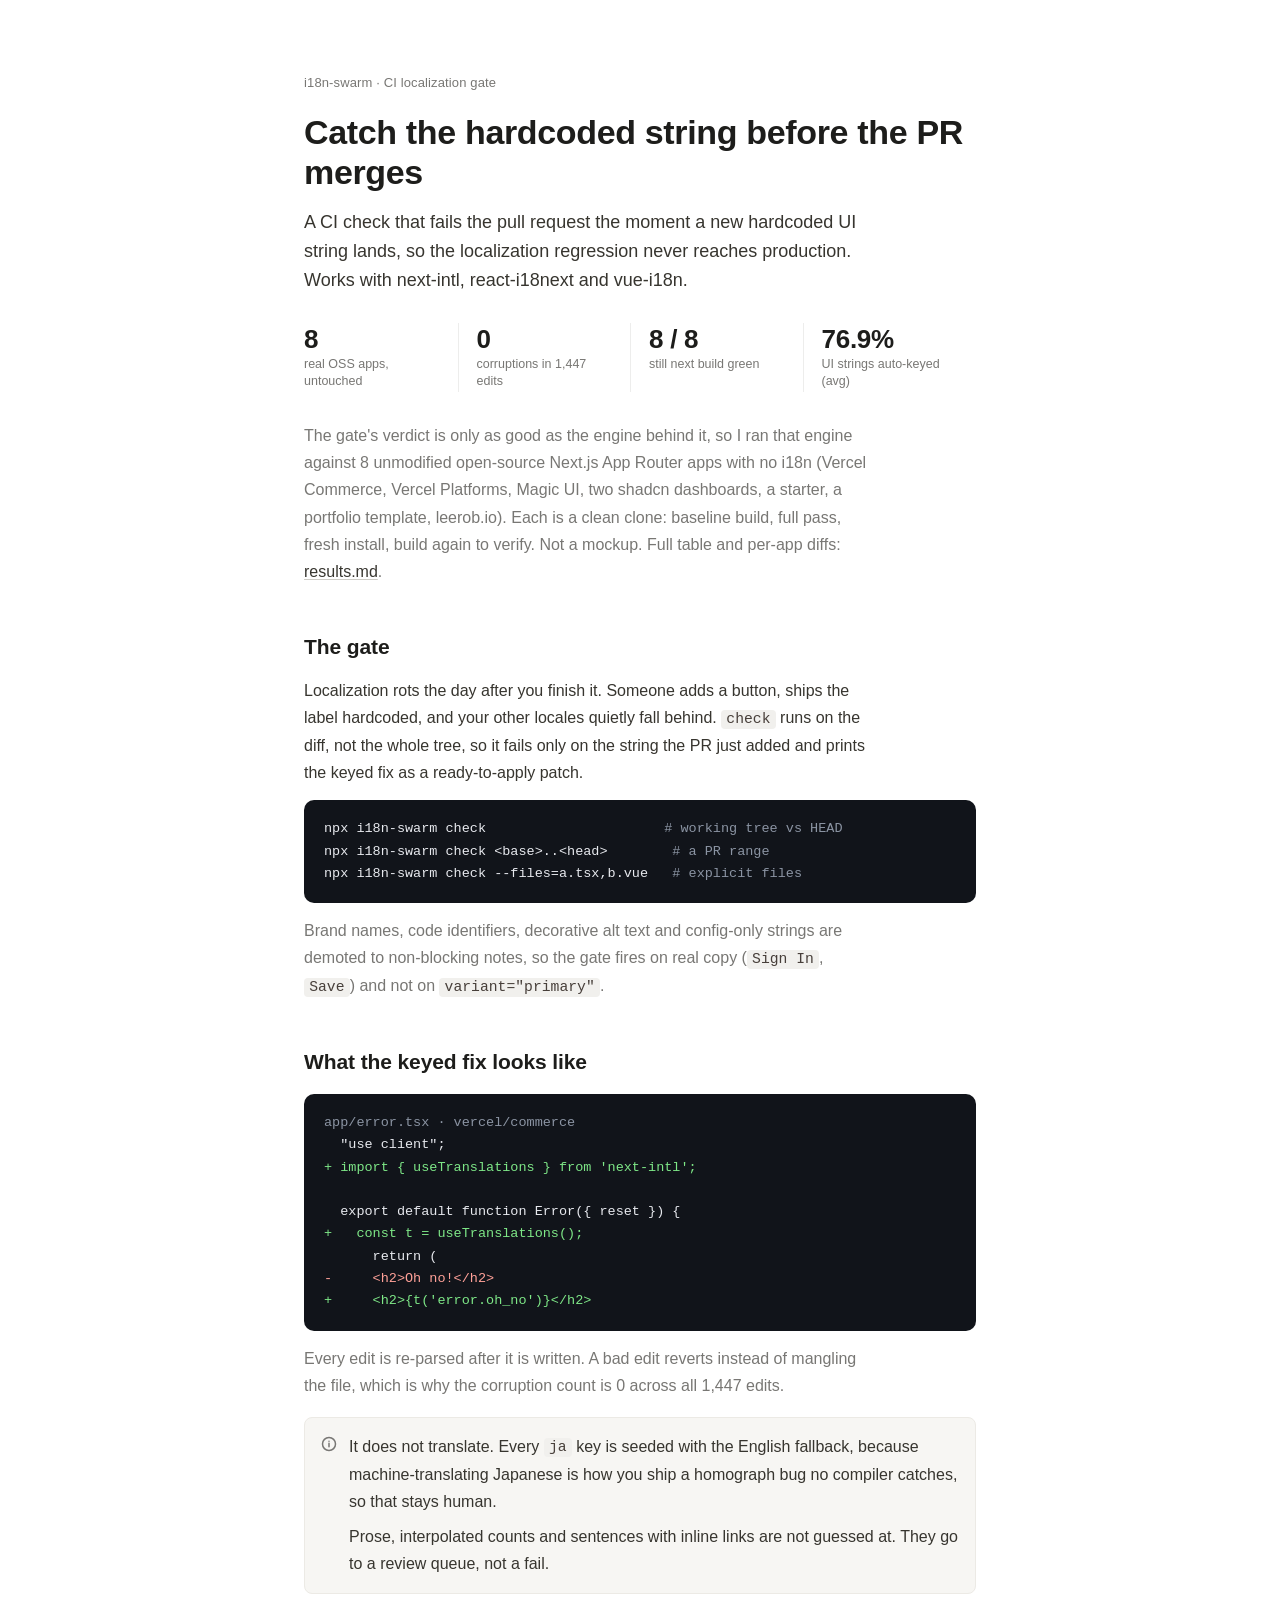
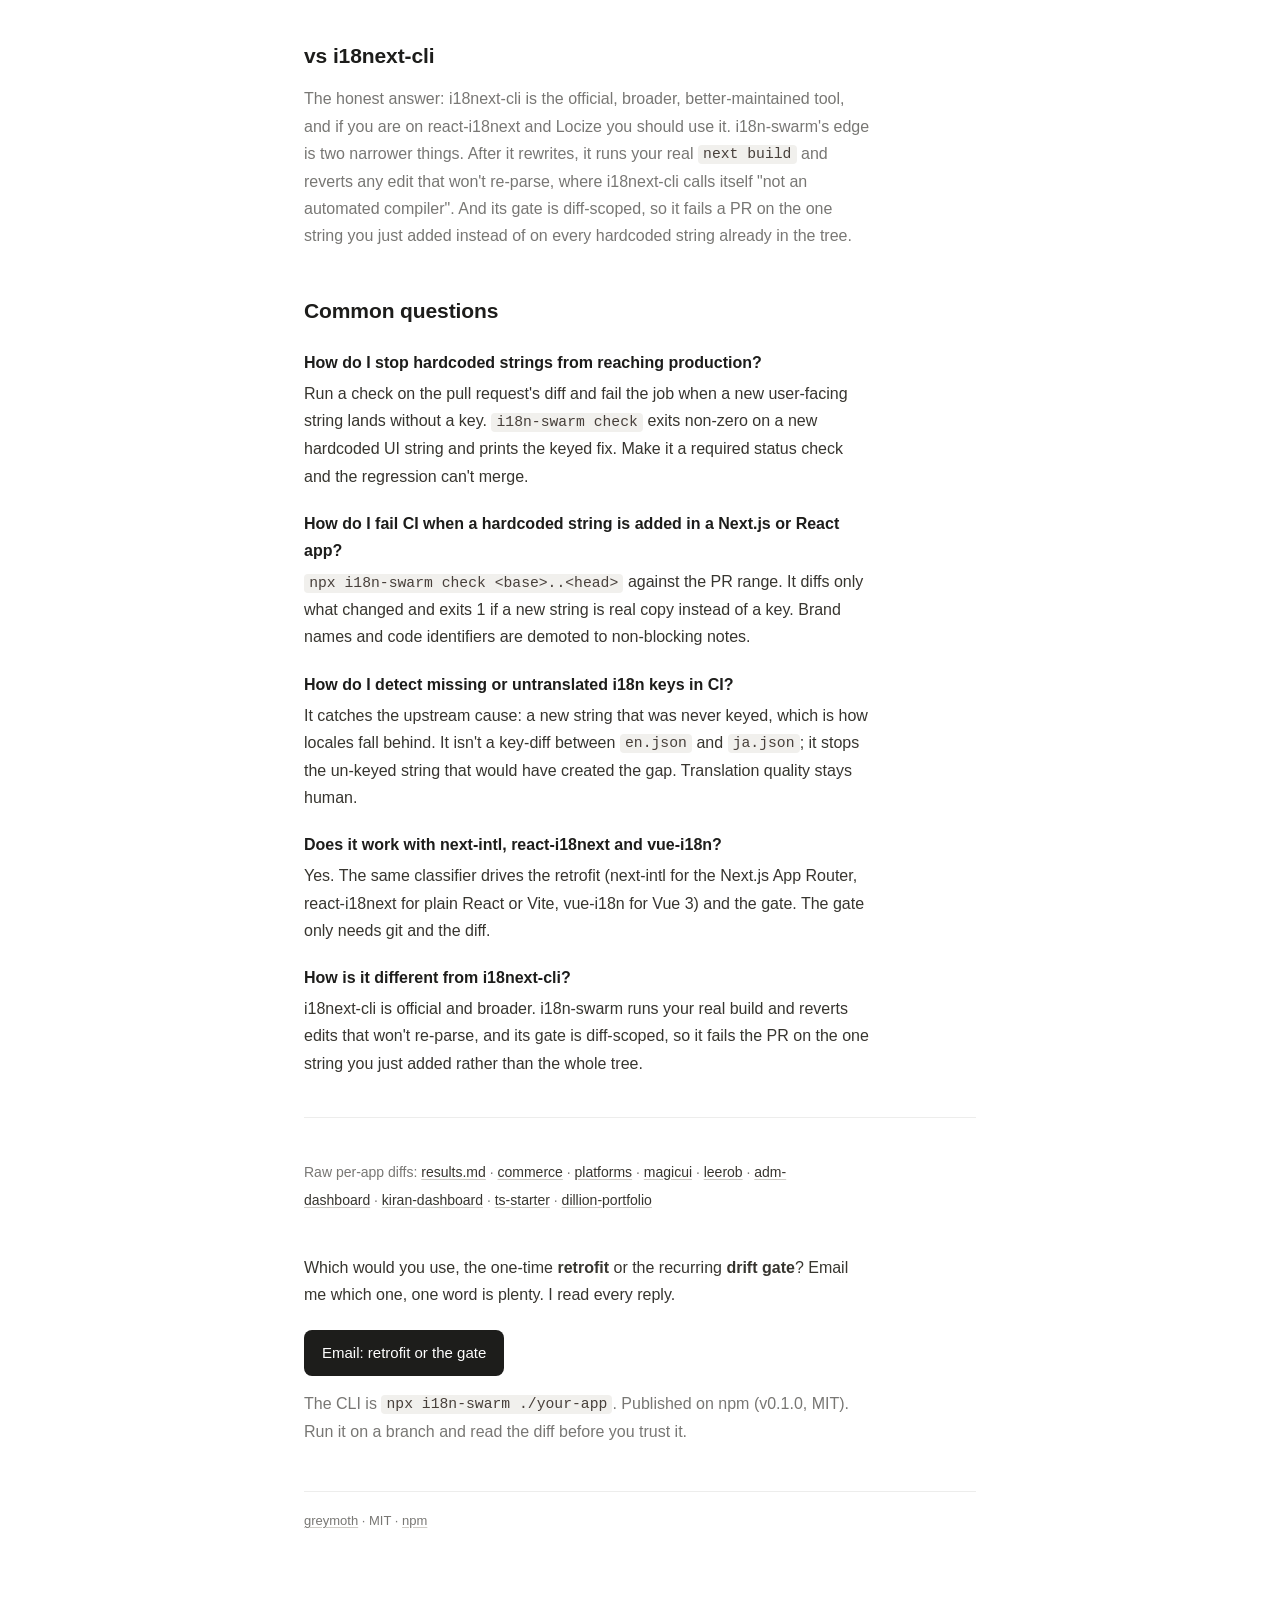
==== commit c7189c37: "redesign(i18n-swarm): clean Notion-style page + GEO/SEO for the pain queries, FAQ, llms.txt - title/" ====
--- a/i18n-swarm/index.html
+++ b/i18n-swarm/index.html
@@ -3,85 +3,131 @@
 <head>
 <meta charset="utf-8"/>
 <meta name="viewport" content="width=device-width,initial-scale=1"/>
-<title>i18n-swarm — a CI gate that fails the PR on a new hardcoded UI string, verified by a real next build</title>
-<meta name="description" content="A localization drift gate for Next.js. A CI check that fails the pull request when a new hardcoded UI string lands, so the regression never ships. Its verdict is backed by a real next build over 8 open-source apps: 0 corruptions in 1,447 edits, all still building."/>
+<title>i18n-swarm — fail the CI check when a hardcoded UI string is added (Next.js / React / Vue)</title>
+<meta name="description" content="A CI gate that fails the pull request when a new hardcoded UI string is added to a Next.js, React or Vue app, so localization drift never reaches production. Diff-scoped, verified by a real next build. npx i18n-swarm check."/>
 <link rel="canonical" href="https://greymoth-jp.github.io/i18n-swarm/"/>
 <meta property="og:type" content="website"/>
 <meta property="og:url" content="https://greymoth-jp.github.io/i18n-swarm/"/>
-<meta property="og:title" content="i18n-swarm — fail the PR before the hardcoded string ships"/>
-<meta property="og:description" content="A CI gate that catches a new hardcoded UI string before merge, its verdict backed by a real next build (not a parse) over 8 real Next.js apps: 0 corruptions across 1,447 edits, all still green."/>
+<meta property="og:title" content="i18n-swarm — fail the PR when a hardcoded UI string is added"/>
+<meta property="og:description" content="A CI gate that catches a new hardcoded UI string before merge, so localization drift never ships. Diff-scoped, verified by a real next build over 8 real apps: 0 corruptions across 1,447 edits, 8/8 still green."/>
 <meta property="og:image" content="https://greymoth-jp.github.io/i18n-swarm/assets/card.png"/>
 <meta property="og:image:width" content="1200"/>
 <meta property="og:image:height" content="630"/>
 <meta name="twitter:card" content="summary_large_image"/>
-<meta name="twitter:title" content="i18n-swarm — fail the PR before the hardcoded string ships"/>
-<meta name="twitter:description" content="A CI gate that catches a new hardcoded UI string before merge, backed by a real next build over 8 real Next.js apps: 0 corruptions across 1,447 edits, 8/8 still green."/>
+<meta name="twitter:title" content="i18n-swarm — fail the PR when a hardcoded UI string is added"/>
+<meta name="twitter:description" content="A CI gate that catches a new hardcoded UI string before merge, backed by a real next build over 8 real apps: 0 corruptions across 1,447 edits, 8/8 still green."/>
 <meta name="twitter:image" content="https://greymoth-jp.github.io/i18n-swarm/assets/card.png"/>
+<script type="application/ld+json">
+{
+  "@context": "https://schema.org",
+  "@type": "SoftwareApplication",
+  "name": "i18n-swarm",
+  "applicationCategory": "DeveloperApplication",
+  "operatingSystem": "Node.js",
+  "softwareVersion": "0.1.0",
+  "license": "https://spdx.org/licenses/MIT.html",
+  "url": "https://greymoth-jp.github.io/i18n-swarm/",
+  "downloadUrl": "https://www.npmjs.com/package/i18n-swarm",
+  "author": { "@type": "Person", "name": "greymoth", "url": "https://github.com/greymoth-jp" },
+  "offers": { "@type": "Offer", "price": "0", "priceCurrency": "USD" },
+  "description": "A CI gate that fails a pull request when a new hardcoded user-facing UI string is added to a Next.js, React or Vue app without a translation key, so localization drift never reaches production. Diff-scoped and verified by a real next build."
+}
+</script>
+<script type="application/ld+json">
+{
+  "@context": "https://schema.org",
+  "@type": "FAQPage",
+  "mainEntity": [
+    {
+      "@type": "Question",
+      "name": "How do I stop hardcoded strings from reaching production?",
+      "acceptedAnswer": { "@type": "Answer", "text": "Run a check on the pull request's diff (not the whole tree) and fail the job when a new user-facing string lands without a translation key. i18n-swarm's check command exits non-zero on a new hardcoded UI string and prints the keyed fix as a patch. Set it as a required status check and the regression cannot merge." }
+    },
+    {
+      "@type": "Question",
+      "name": "How do I fail CI when a hardcoded string is added in a Next.js or React app?",
+      "acceptedAnswer": { "@type": "Answer", "text": "Run npx i18n-swarm check <base>..<head> against the PR range. It diffs only what changed, classifies the added JSX/Vue text and attributes, and exits 1 if any new one is real copy instead of a key. Brand names, code identifiers and decorative alt text are demoted to non-blocking notes, so it fires on Sign In, not on variant=\"primary\"." }
+    },
+    {
+      "@type": "Question",
+      "name": "How do I detect missing or untranslated i18n keys in CI?",
+      "acceptedAnswer": { "@type": "Answer", "text": "i18n-swarm catches the upstream cause: a new string that was never keyed in the first place, which is how locales fall behind. It is not a key-diff between en.json and ja.json; it stops the un-keyed string that would have created the gap. Translation quality stays human, because machine-translating Japanese is how you ship a homograph bug no compiler catches." }
+    },
+    {
+      "@type": "Question",
+      "name": "Does it work with next-intl, react-i18next and vue-i18n?",
+      "acceptedAnswer": { "@type": "Answer", "text": "Yes. The same classifier drives the one-time retrofit (which scaffolds next-intl for the Next.js App Router, react-i18next for plain React or Vite, and vue-i18n for Vue 3) and the recurring gate. The gate itself only needs git and the diff, so it does not care which runtime you picked." }
+    },
+    {
+      "@type": "Question",
+      "name": "How is it different from i18next-cli?",
+      "acceptedAnswer": { "@type": "Answer", "text": "i18next-cli is the official, broader, better-maintained tool; on react-i18next and Locize, use it. i18n-swarm has two narrower edges: after it rewrites it runs your real next build and reverts any edit that won't re-parse (i18next-cli's own README calls it \"not an automated compiler\"), and its gate is diff-scoped, so it fails the PR on the one string you just added, not on every hardcoded string already in the tree." }
+    }
+  ]
+}
+</script>
 <style>
   :root{
-    --paper:#f4f4f2; --paper2:#e9e9e6; --ink:#0e0e0e; --soft:#55554f; --rule:#c9c9c2;
-    --mono:'IBM Plex Mono','DM Mono',ui-monospace,SFMono-Regular,Menlo,Consolas,monospace;
-    --disp:'Archivo','Arial Narrow',ui-sans-serif,system-ui,sans-serif;
+    --bg:#ffffff; --text:#37352f; --soft:#787774; --head:#1d1d1b;
+    --rule:#ededec; --callout:#f7f6f3; --calloutbd:#eceae5;
+    --codebg:#11141a; --codetx:#e7e9ee; --add:#7ee787; --del:#ffa198; --dim:#8b94a3;
+    --link:#37352f;
+    --sans:-apple-system,BlinkMacSystemFont,"Segoe UI","Inter",Roboto,Helvetica,Arial,sans-serif;
+    --mono:"SFMono-Regular",ui-monospace,"JetBrains Mono","DM Mono",Menlo,Consolas,monospace;
   }
   *{box-sizing:border-box}
-  html{scroll-behavior:smooth}
+  html{scroll-behavior:smooth;-webkit-text-size-adjust:100%}
   body{
-    margin:0; background:var(--paper); color:var(--ink);
-    font-family:var(--mono); font-size:15px; line-height:1.6;
-    background-image:url("data:image/svg+xml,%3Csvg xmlns='http://www.w3.org/2000/svg' width='200' height='200'%3E%3Cfilter id='n'%3E%3CfeTurbulence type='fractalNoise' baseFrequency='0.8' numOctaves='2' stitchTiles='stitch'/%3E%3CfeColorMatrix type='saturate' values='0'/%3E%3C/filter%3E%3Crect width='100%25' height='100%25' filter='url(%23n)'/%3E%3C/svg%3E");
-    background-size:200px;
+    margin:0; background:var(--bg); color:var(--text);
+    font-family:var(--sans); font-size:16px; line-height:1.7;
+    -webkit-font-smoothing:antialiased; text-rendering:optimizeLegibility;
   }
-  .wrap{max-width:840px;margin:0 auto;padding:22px 22px 90px}
-  .frame{border:2.5px solid var(--ink);box-shadow:0 0 0 2px var(--paper),0 0 0 4px var(--ink);background:var(--paper);padding:30px 28px}
-  a{color:var(--ink)}
-  .back{display:inline-block;font-size:12px;letter-spacing:.14em;text-transform:uppercase;color:var(--soft);text-decoration:none;margin-bottom:16px}
-  .back:hover{color:var(--ink)}
-  .kicker{font-size:12px;letter-spacing:.34em;text-transform:uppercase;color:var(--soft)}
-  h1{font-family:var(--disp);font-weight:800;font-size:clamp(34px,6vw,58px);line-height:1.02;letter-spacing:-.02em;margin:10px 0 12px;text-transform:uppercase}
-  .lede{font-size:17px;max-width:60ch;margin:0 0 8px}
-  .lede b{background:var(--ink);color:var(--paper);padding:0 5px}
-  hr.rule{border:0;border-top:2px solid var(--ink);margin:26px 0}
-  .stats{display:flex;flex-wrap:wrap;gap:0;border:2px solid var(--ink);margin:24px 0}
-  .stat{flex:1 1 130px;padding:14px 16px;border-right:1px solid var(--ink)}
-  .stat:last-child{border-right:0}
-  .stat .n{font-family:var(--disp);font-weight:800;font-size:30px;line-height:1}
-  .stat .l{font-size:11px;letter-spacing:.12em;text-transform:uppercase;color:var(--soft);margin-top:5px}
-  .clip{margin:24px 0;border:1px solid var(--ink);background:#fff}
-  .clip img{display:block;width:100%;height:auto}
-  .cap{font-size:12px;color:var(--soft);margin:6px 2px 0;letter-spacing:.04em}
-  .slab{background:var(--ink);color:#e9e9e6;padding:16px 18px;overflow:auto;font-size:12.5px;line-height:1.55;border:2px solid var(--ink);white-space:pre;tab-size:2;font-family:var(--mono)}
-  .slab .add{color:#c6f6c0}
-  .slab .del{color:#f3b3aa}
-  .slab .dim{color:#8a8a82}
-  .difftag{display:inline-block;background:var(--ink);color:var(--paper);font-size:11px;letter-spacing:.14em;text-transform:uppercase;padding:3px 9px;margin:18px 0 8px}
-  .difftag a{color:var(--paper);text-decoration:underline;text-underline-offset:2px}
-  h2{font-family:var(--disp);font-weight:800;text-transform:uppercase;font-size:22px;letter-spacing:-.01em;border-bottom:2px solid var(--ink);padding-bottom:6px;margin:36px 0 14px}
-  .lane{margin:16px 0}
-  .lane .tag{display:inline-block;background:var(--ink);color:var(--paper);font-size:11px;letter-spacing:.16em;text-transform:uppercase;padding:3px 9px;margin-bottom:8px}
-  ul.tick{list-style:none;margin:8px 0;padding:0}
-  ul.tick li{padding:5px 0 5px 22px;border-bottom:1px dotted var(--rule);position:relative}
-  ul.tick li::before{content:"+";position:absolute;left:0;font-weight:800}
-  ul.cut li::before{content:"\2014";left:0}
-  code{background:var(--paper2);border:1px solid var(--rule);padding:1px 5px}
-  .runs{font-size:13px;line-height:1.9}
-  .runs a{margin-right:4px}
-  .cta{border:2.5px solid var(--ink);padding:24px 22px;margin:34px 0 10px;background:var(--paper2)}
-  .cta h3{font-family:var(--disp);font-weight:800;text-transform:uppercase;font-size:20px;margin:0 0 6px}
-  .mailbtn{display:inline-block;margin-top:14px;padding:13px 24px;border:2.5px solid var(--ink);background:var(--ink);color:var(--paper);font-family:var(--disp);font-weight:800;text-transform:uppercase;letter-spacing:.07em;font-size:16px;text-decoration:none}
-  .mailbtn:hover{background:var(--paper);color:var(--ink)}
-  .alt{font-size:13px;color:var(--soft);margin-top:16px}
-  .alt code{background:var(--ink);color:var(--paper);border:0}
-  footer{margin-top:40px;display:flex;justify-content:space-between;flex-wrap:wrap;gap:8px;font-size:12px;color:var(--soft);border-top:2px solid var(--ink);padding-top:12px}
-  footer .gm{font-family:var(--disp);font-weight:800;color:var(--ink);font-size:15px;letter-spacing:.04em}
+  .wrap{max-width:720px;margin:0 auto;padding:72px 24px 96px}
+  a{color:var(--link);text-underline-offset:2px;text-decoration-color:#cfcdc7}
+  a:hover{text-decoration-color:var(--text)}
+  .eyebrow{font-size:13px;color:var(--soft);letter-spacing:.01em;margin:0 0 18px}
+  h1{font-size:34px;line-height:1.18;font-weight:700;letter-spacing:-.01em;color:var(--head);margin:0 0 16px}
+  .sub{font-size:18px;line-height:1.6;color:var(--text);margin:0 0 28px;max-width:60ch}
+  h2{font-size:21px;font-weight:600;color:var(--head);letter-spacing:-.005em;margin:44px 0 12px}
+  p{margin:0 0 14px;max-width:64ch}
+  .soft{color:var(--soft)}
+  .stats{display:flex;flex-wrap:wrap;gap:0;margin:6px 0 30px}
+  .stat{flex:1 1 120px;padding:2px 18px 2px 0;margin-right:18px;border-right:1px solid var(--rule)}
+  .stat:last-child{border-right:0;margin-right:0}
+  .stat .n{font-size:26px;font-weight:700;color:var(--head);line-height:1.1;letter-spacing:-.01em}
+  .stat .l{font-size:12.5px;color:var(--soft);margin-top:3px;line-height:1.35}
+  figure{margin:26px 0}
+  figure img{display:block;width:100%;height:auto;border-radius:10px;border:1px solid var(--rule)}
+  figcaption{font-size:13px;color:var(--soft);margin-top:8px}
+  pre{background:var(--codebg);color:var(--codetx);border-radius:10px;padding:18px 20px;overflow:auto;
+      font-family:var(--mono);font-size:13.5px;line-height:1.65;margin:14px 0;white-space:pre;tab-size:2}
+  pre .add{color:var(--add)} pre .del{color:var(--del)} pre .dim{color:var(--dim)}
+  code{font-family:var(--mono);font-size:.92em;background:#f1f0ed;border-radius:4px;padding:.1em .35em;color:#473f3a}
+  .callout{display:flex;gap:12px;background:var(--callout);border:1px solid var(--calloutbd);
+           border-radius:8px;padding:15px 16px;margin:18px 0}
+  .callout svg{flex:0 0 auto;margin-top:3px;color:var(--soft)}
+  .callout p{margin:0;max-width:none}
+  .callout p+p{margin-top:8px}
+  .qa{margin:8px 0 4px}
+  .q{font-size:16px;font-weight:600;color:var(--head);margin:20px 0 4px}
+  .a{color:var(--text);margin:0 0 4px;max-width:64ch}
+  .runs{font-size:14px;color:var(--soft);line-height:2}
+  .cta{margin:40px 0 8px}
+  .cta a.mail{display:inline-block;margin:8px 0 0;padding:10px 18px;border-radius:8px;background:var(--head);
+              color:#fff;text-decoration:none;font-size:15px;font-weight:500}
+  .cta a.mail:hover{background:#000}
+  hr{border:0;border-top:1px solid var(--rule);margin:40px 0}
+  footer{margin-top:46px;padding-top:18px;border-top:1px solid var(--rule);font-size:13px;color:var(--soft)}
+  footer a{color:var(--soft)}
+  @media (max-width:560px){ h1{font-size:28px} .sub{font-size:17px} .stat{flex-basis:46%} }
 </style>
 </head>
 <body>
-<div class="wrap"><div class="frame">
-
-  <a class="back" href="/">&larr; greymoth — proof</a>
-  <div class="kicker">i18n-swarm · localization drift gate</div>
-  <h1>Catch the hardcoded string<br/>before the PR merges</h1>
-  <p class="lede">A CI check that fails the pull request the moment a new hardcoded UI string lands, so the localization regression never reaches production, with the keyed fix in the same diff. The verdict you have to trust is backed by a real <code>next build</code> over 8 real apps, not a self-graded parse. <b>The one-time retrofit is the free on-ramp; the gate is what lasts.</b></p>
+<main class="wrap">
+
+  <p class="eyebrow">i18n-swarm · CI localization gate</p>
+  <h1>Catch the hardcoded string before the PR merges</h1>
+  <p class="sub">A CI check that fails the pull request the moment a new hardcoded UI string lands, so the localization regression never reaches production. Works with next-intl, react-i18next and vue-i18n.</p>
 
   <div class="stats">
     <div class="stat"><div class="n">8</div><div class="l">real OSS apps, untouched</div></div>
@@ -90,124 +136,80 @@
     <div class="stat"><div class="n">76.9%</div><div class="l">UI strings auto-keyed (avg)</div></div>
   </div>
 
-  <p class="lede" style="font-size:15px;color:var(--soft)">The gate's judgment is only as good as the engine behind it, so I proved that engine first. I ran the packed CLI against 8 unmodified open-source Next.js App Router apps with no existing i18n: Vercel Commerce, Vercel Platforms, Magic UI, two shadcn dashboards, a ts-nextjs starter, a portfolio template, and leerob.io. Each one is a clean clone &mdash; baseline <code>next build</code>, the full pass, then a fresh install and <code>next build</code> to verify. 0 corruptions across 1,447 edits, every one still green afterward, an average 76.9% of UI strings auto-keyed and the rest handed back as a punch-list. Not a mockup. The per-app diffs and the full results table are linked below.</p>
-
-  <div class="clip">
-    <img src="./assets/card.png" alt="i18n-swarm verdict card: 0 corruptions across 1,447 rewrite edits, 8 real OSS Next.js apps, 8 of 8 still next build green, 76.9 percent of UI strings auto-keyed"/>
-  </div>
-  <div class="cap">Aggregate over the 8 end-to-end apps. Full table, per-app counts and the honest out-of-scope notes: <a href="./assets/results.md">results.md</a></div>
-
-  <hr class="rule"/>
-
-  <h2>What the diff actually looks like</h2>
-  <p class="lede" style="font-size:15px;color:var(--soft)">Two real files from the run, verbatim. One per-string rewrite, one framework wire-up.</p>
-
-  <div class="difftag">vercel/platforms · ~6.7k&#9733; · <a href="./assets/diffs/platforms.diff">full diff</a></div>
-  <div class="slab"><span class="dim">app/admin/dashboard.tsx</span>
-  'use client';
-<span class="add">+ import { useTranslations } from 'next-intl';</span>
-
-  function DashboardHeader() {
-<span class="add">+   const t = useTranslations();</span>
-      return (
-<span class="del">-       &lt;h1 className="text-3xl font-bold"&gt;Subdomain Management&lt;/h1&gt;</span>
-<span class="add">+       &lt;h1 className="text-3xl font-bold"&gt;{t('dashboard.subdomain_management')}&lt;/h1&gt;</span>
-
-<span class="dim">app/layout.tsx  (framework wiring, done for you)</span>
-<span class="add">+ import { NextIntlClientProvider } from 'next-intl';</span>
-<span class="add">+ import { getMessages } from 'next-intl/server';</span>
-<span class="del">- export default function RootLayout({ children }) {</span>
-<span class="add">+ export default async function RootLayout({ children }) {</span>
-<span class="add">+   const messages = await getMessages();</span>
-      return (
-        &lt;body&gt;
-<span class="add">+         &lt;NextIntlClientProvider messages={messages}&gt;</span>
-            {children}
-<span class="add">+         &lt;/NextIntlClientProvider&gt;</span></div>
-
-  <div class="difftag">vercel/commerce · ~14.1k&#9733; · <a href="./assets/diffs/commerce.diff">full diff</a></div>
-  <div class="slab"><span class="dim">app/error.tsx</span>
+  <p class="soft">The gate's verdict is only as good as the engine behind it, so I ran that engine against 8 unmodified open-source Next.js App Router apps with no i18n (Vercel Commerce, Vercel Platforms, Magic UI, two shadcn dashboards, a starter, a portfolio template, leerob.io). Each is a clean clone: baseline build, full pass, fresh install, build again to verify. Not a mockup. Full table and per-app diffs: <a href="./assets/results.md">results.md</a>.</p>
+
+  <h2>The gate</h2>
+  <p>Localization rots the day after you finish it. Someone adds a button, ships the label hardcoded, and your other locales quietly fall behind. <code>check</code> runs on the diff, not the whole tree, so it fails only on the string the PR just added and prints the keyed fix as a ready-to-apply patch.</p>
+  <pre>npx i18n-swarm check                      <span class="dim"># working tree vs HEAD</span>
+npx i18n-swarm check &lt;base&gt;..&lt;head&gt;        <span class="dim"># a PR range</span>
+npx i18n-swarm check --files=a.tsx,b.vue   <span class="dim"># explicit files</span></pre>
+  <p class="soft">Brand names, code identifiers, decorative alt text and config-only strings are demoted to non-blocking notes, so the gate fires on real copy (<code>Sign In</code>, <code>Save</code>) and not on <code>variant="primary"</code>.</p>
+
+  <h2>What the keyed fix looks like</h2>
+  <pre><span class="dim">app/error.tsx · vercel/commerce</span>
   "use client";
 <span class="add">+ import { useTranslations } from 'next-intl';</span>
 
   export default function Error({ reset }) {
 <span class="add">+   const t = useTranslations();</span>
       return (
-<span class="del">-     &lt;h2 className="text-xl font-bold"&gt;Oh no!&lt;/h2&gt;</span>
-<span class="add">+     &lt;h2 className="text-xl font-bold"&gt;{t('error.oh_no')}&lt;/h2&gt;</span>
-        &lt;button onClick={() =&gt; reset()}&gt;
-<span class="del">-       Try Again</span>
-<span class="add">+       {t('error.try_again')}</span>
-        &lt;/button&gt;</div>
-  <div class="cap">Every edit is re-parsed after it is written. A bad edit reverts instead of mangling the file &mdash; that is why the corruption count is 0 across all 1,447 edits. Prose, interpolated counts, and sentences with inline links are not guessed at; they go to the review queue.</div>
-
-  <hr class="rule"/>
+<span class="del">-     &lt;h2&gt;Oh no!&lt;/h2&gt;</span>
+<span class="add">+     &lt;h2&gt;{t('error.oh_no')}&lt;/h2&gt;</span></pre>
+  <p class="soft">Every edit is re-parsed after it is written. A bad edit reverts instead of mangling the file, which is why the corruption count is 0 across all 1,447 edits.</p>
+
+  <div class="callout">
+    <svg width="16" height="16" viewBox="0 0 16 16" fill="none" stroke="currentColor" stroke-width="1.5"><circle cx="8" cy="8" r="6.5"/><path d="M8 7.2v3.6M8 5.2v.01" stroke-linecap="round"/></svg>
+    <div>
+      <p>It does not translate. Every <code>ja</code> key is seeded with the English fallback, because machine-translating Japanese is how you ship a homograph bug no compiler catches, so that stays human.</p>
+      <p>Prose, interpolated counts and sentences with inline links are not guessed at. They go to a review queue, not a fail.</p>
+    </div>
+  </div>
 
   <h2>vs i18next-cli</h2>
-  <p class="lede" style="font-size:15px;color:var(--soft)">Fair question, so the honest answer: i18next-cli wraps hardcoded strings too, and it is the official, free, broader, better-maintained tool. If you are on react-i18next and Locize, use it. i18n-swarm's edge is two narrower things. After it rewrites, it runs your real <code>next build</code> and reverts any edit that won't re-parse, where i18next-cli writes the transform and, in its own README, calls itself "not an automated compiler". And its gate is diff-scoped, so it fails a PR on the one string you just added instead of on every hardcoded string already sitting in the tree. No CJK magic on either side &mdash; both just count multibyte offsets correctly.</p>
-
-  <hr class="rule"/>
-
-  <h2>Honest about the line</h2>
-  <div class="lane">
-    <span class="tag">it does</span>
-    <ul class="tick">
-      <li>key the clean labels and rewrite them to <code>t('key')</code></li>
-      <li>scaffold next-intl: nested messages, request config, plugin wrap, provider</li>
-      <li>install and run <code>next build</code>, and revert any edit that doesn't re-parse</li>
-      <li>detect an existing i18n setup and refuse, instead of double-wiring it</li>
-    </ul>
-  </div>
-  <div class="lane">
-    <span class="tag">it does not</span>
-    <ul class="tick cut">
-      <li>translate. Every ja key is seeded with the English fallback. Machine-translating Japanese is how you ship a homograph bug no compiler catches, so that stays human</li>
-      <li>split prose, interpolated counts, or sentences with inline links. Those become a punch-list, not a guess</li>
-      <li>claim test-verified. These templates have no unit tests, so the verdict is build-and-render verified, not test-verified</li>
-      <li>reach apps that need secrets or a workspace install. Two more apps (ai-chatbot, novel) rewrote with 0 corruptions but couldn't hit a headless build &mdash; that's in results.md too</li>
-    </ul>
-  </div>
-
-  <hr class="rule"/>
-
-  <h2>The gate, concretely</h2>
-  <p class="lede">Localization rots the day after you finish it. Someone adds a button, ships the label hardcoded, and your other locales quietly fall behind. The retrofit fixes today. The gate keeps tomorrow from un-fixing it.</p>
-  <p class="lede" style="font-size:15px;color:var(--soft)"><code>check</code> runs on a diff, not the whole tree, so it fails only on the string the PR just added, with the keyed fix printed as a ready-to-apply patch. A five-bucket suppression pass demotes brand names, code identifiers, decorative alt text and config-only strings to soft notes, so the gate fires on real copy (<code>Sign In</code>, <code>Save</code>) and not on <code>variant="primary"</code>. Same classifier as the migration, so the gate and the one-time pass agree on what counts.</p>
-  <div class="slab">npx i18n-swarm check                      working tree vs HEAD
-npx i18n-swarm check &lt;base&gt;..&lt;head&gt;        a specific range
-npx i18n-swarm check --files=a.tsx,b.vue   explicit files</div>
-  <ul class="tick">
-    <li>0 localization drifts to production, enforced where the regression actually enters: the pull request</li>
-  </ul>
-
-  <hr class="rule"/>
-
-  <h2>The full run</h2>
-  <p class="lede" style="font-size:15px;color:var(--soft)">Raw per-app diffs from the corpus, plus the results table. Read them, not me.</p>
-  <div class="runs">
-    <a href="./assets/results.md">results.md</a> &middot;
-    <a href="./assets/diffs/ts-starter.diff">ts-starter</a> &middot;
-    <a href="./assets/diffs/dillion-portfolio.diff">dillion-portfolio</a> &middot;
-    <a href="./assets/diffs/adm-dashboard.diff">adm-dashboard</a> &middot;
-    <a href="./assets/diffs/kiran-dashboard.diff">kiran-dashboard</a> &middot;
-    <a href="./assets/diffs/leerob.diff">leerob</a> &middot;
-    <a href="./assets/diffs/platforms.diff">platforms</a> &middot;
-    <a href="./assets/diffs/magicui.diff">magicui</a> &middot;
-    <a href="./assets/diffs/commerce.diff">commerce</a>
-  </div>
+  <p class="soft">The honest answer: i18next-cli is the official, broader, better-maintained tool, and if you are on react-i18next and Locize you should use it. i18n-swarm's edge is two narrower things. After it rewrites, it runs your real <code>next build</code> and reverts any edit that won't re-parse, where i18next-cli calls itself "not an automated compiler". And its gate is diff-scoped, so it fails a PR on the one string you just added instead of on every hardcoded string already in the tree.</p>
+
+  <h2>Common questions</h2>
+  <div class="qa">
+    <p class="q">How do I stop hardcoded strings from reaching production?</p>
+    <p class="a">Run a check on the pull request's diff and fail the job when a new user-facing string lands without a key. <code>i18n-swarm check</code> exits non-zero on a new hardcoded UI string and prints the keyed fix. Make it a required status check and the regression can't merge.</p>
+
+    <p class="q">How do I fail CI when a hardcoded string is added in a Next.js or React app?</p>
+    <p class="a"><code>npx i18n-swarm check &lt;base&gt;..&lt;head&gt;</code> against the PR range. It diffs only what changed and exits 1 if a new string is real copy instead of a key. Brand names and code identifiers are demoted to non-blocking notes.</p>
+
+    <p class="q">How do I detect missing or untranslated i18n keys in CI?</p>
+    <p class="a">It catches the upstream cause: a new string that was never keyed, which is how locales fall behind. It isn't a key-diff between <code>en.json</code> and <code>ja.json</code>; it stops the un-keyed string that would have created the gap. Translation quality stays human.</p>
+
+    <p class="q">Does it work with next-intl, react-i18next and vue-i18n?</p>
+    <p class="a">Yes. The same classifier drives the retrofit (next-intl for the Next.js App Router, react-i18next for plain React or Vite, vue-i18n for Vue 3) and the gate. The gate only needs git and the diff.</p>
+
+    <p class="q">How is it different from i18next-cli?</p>
+    <p class="a">i18next-cli is official and broader. i18n-swarm runs your real build and reverts edits that won't re-parse, and its gate is diff-scoped, so it fails the PR on the one string you just added rather than the whole tree.</p>
+  </div>
+
+  <hr/>
+
+  <p class="runs">Raw per-app diffs:
+    <a href="./assets/results.md">results.md</a> ·
+    <a href="./assets/diffs/commerce.diff">commerce</a> ·
+    <a href="./assets/diffs/platforms.diff">platforms</a> ·
+    <a href="./assets/diffs/magicui.diff">magicui</a> ·
+    <a href="./assets/diffs/leerob.diff">leerob</a> ·
+    <a href="./assets/diffs/adm-dashboard.diff">adm-dashboard</a> ·
+    <a href="./assets/diffs/kiran-dashboard.diff">kiran-dashboard</a> ·
+    <a href="./assets/diffs/ts-starter.diff">ts-starter</a> ·
+    <a href="./assets/diffs/dillion-portfolio.diff">dillion-portfolio</a>
+  </p>
 
   <div class="cta">
-    <h3>Which one would you use?</h3>
-    <p style="margin:0;color:var(--soft);font-size:14px">I'm trying to learn whether the one-shot <b style="background:var(--ink);color:var(--paper);padding:0 4px">retrofit</b> is the thing, or the recurring <b style="background:var(--ink);color:var(--paper);padding:0 4px">drift gate</b> is. Email me and tell me which &mdash; one word is plenty. I read every reply.</p>
-    <a class="mailbtn" href="mailto:greymoth@glovrex.com?subject=i18n-swarm&amp;body=I%27d%20use%20the%20(retrofit%20%2F%20drift-gate)%20because%3A%0A%0AMy%20stack%3A%20">Email me: retrofit or the gate</a>
-    <p class="alt">The CLI is <code>npx i18n-swarm ./your-app</code> &mdash; <span style="color:var(--soft)">published on npm (v0.1.0, MIT). Run it on a branch and read the diff before you trust it.</span></p>
+    <p>Which would you use, the one-time <b>retrofit</b> or the recurring <b>drift gate</b>? Email me which one, one word is plenty. I read every reply.</p>
+    <a class="mail" href="mailto:greymoth@glovrex.com?subject=i18n-swarm&amp;body=I%27d%20use%20the%20(retrofit%20%2F%20drift-gate)%20because%3A%0A%0AMy%20stack%3A%20">Email: retrofit or the gate</a>
+    <p class="soft" style="margin-top:14px">The CLI is <code>npx i18n-swarm ./your-app</code>. Published on npm (v0.1.0, MIT). Run it on a branch and read the diff before you trust it.</p>
   </div>
 
   <footer>
-    <span class="gm">greymoth</span>
-    <span>next · build GREEN · the rest is a punch-list</span>
+    <a href="/">greymoth</a> · MIT · <a href="https://www.npmjs.com/package/i18n-swarm">npm</a>
   </footer>
 
-</div></div>
+</main>
 </body>
 </html>
